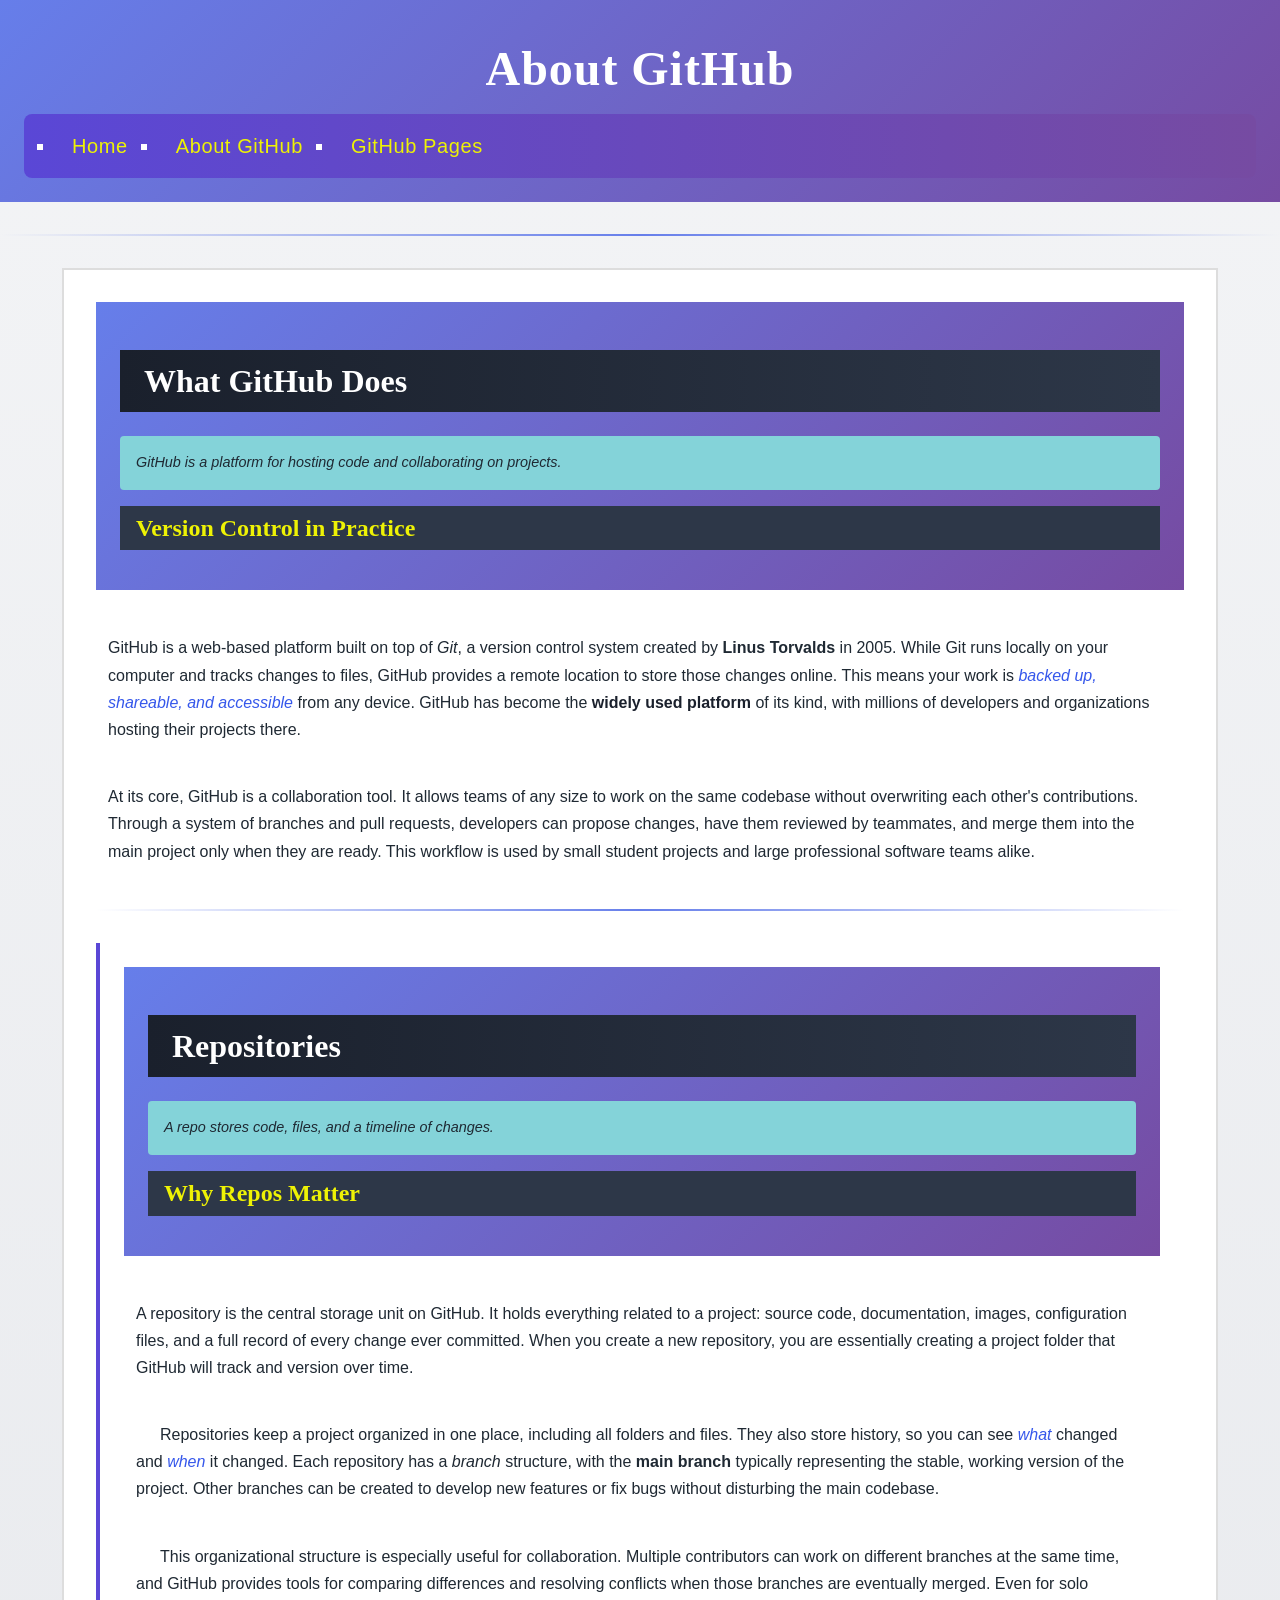
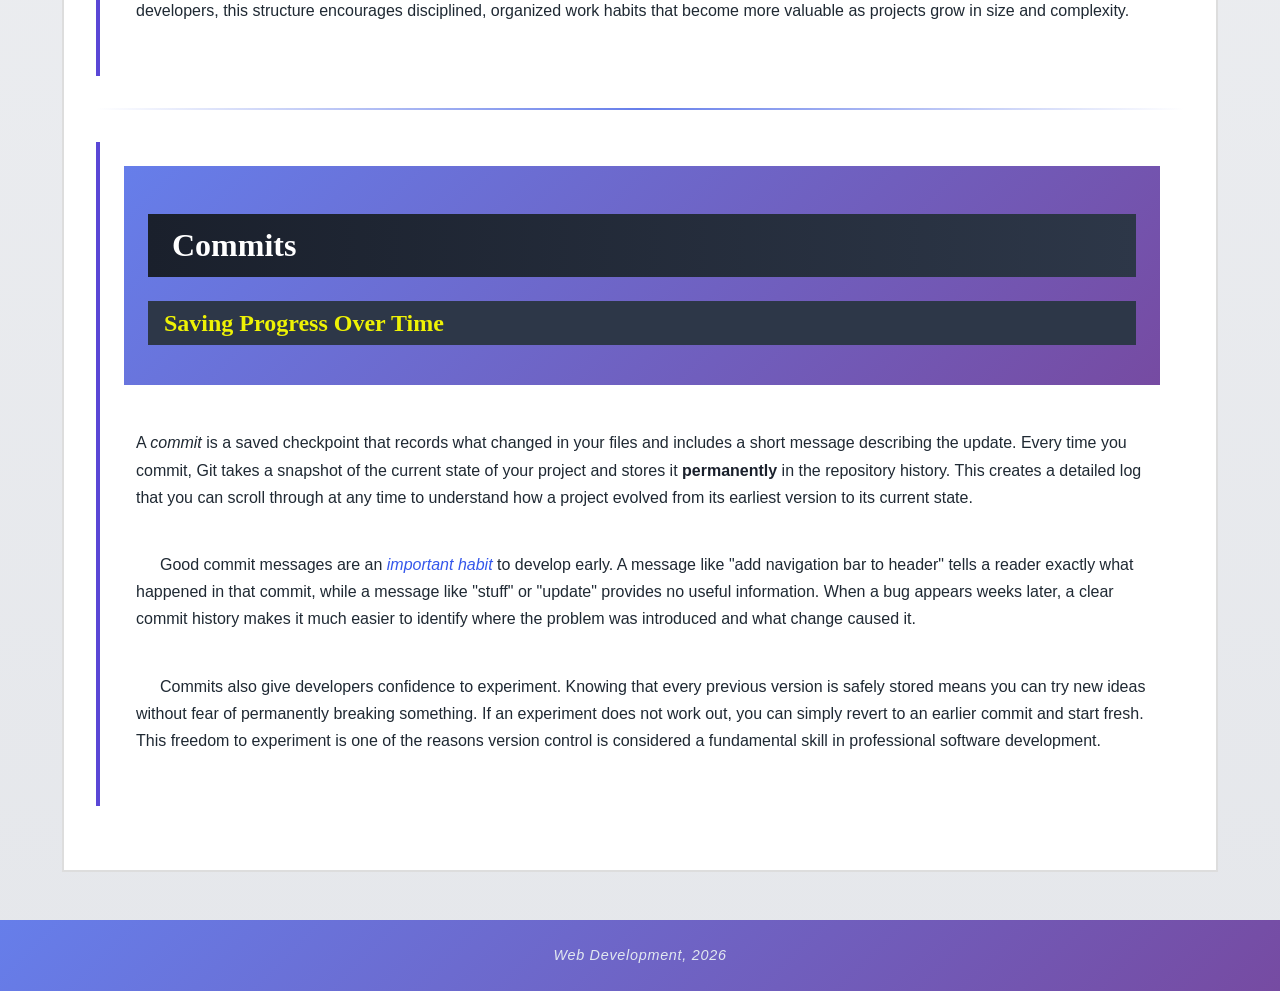
==== about.html @ 31c1a981 "Added  Images, Multimedia, and Backgrounds" ====
<!DOCTYPE html>
<html lang="en">
<head>
    <meta charset="UTF-8">
    <meta name="viewport" content="width=device-width, initial-scale=1.0">
    <meta name="author" content="Abdulrahman Al Haideri">
    <meta name="description" content="A short page about GitHub and how it helps developers.">
    <meta name="keywords" content="GitHub, git, repository, commits, collaboration">
    <title>About GitHub</title>
     <base href="https://7amany888555.github.io/web_dev_2026/">
    <link rel="stylesheet" href="css/style.css">
    <link rel="icon" type="image/png" href="/media/logoo.png">
</head>
<body>
    <header>
        <h1>About GitHub</h1>
        <nav>
            <ul>
                <li><a href="index.html">Home</a></li>
                <li><a href="about.html">About GitHub</a></li>
                <li><a href="pages.html">GitHub Pages</a></li>
            </ul>
        </nav>
    </header>

    <hr>

    <main>
        <article>
            <header>
                <h2>What GitHub Does</h2>
                    <aside>GitHub is a platform for hosting code and collaborating on projects.</aside>
                <h3>Version Control in Practice</h3>
            </header>

            <p>GitHub is a web-based platform built on top of <i>Git</i>, a version control system created by <b>Linus Torvalds</b> in 2005. While Git runs locally on your computer and tracks changes to files, GitHub provides a remote location to store those changes online. This means your work is <em>backed up, shareable, and accessible</em> from any device. GitHub has become the <strong>widely used platform</strong> of its kind, with millions of developers and organizations hosting their projects there.</p>

            <p>At its core, GitHub is a collaboration tool. It allows teams of any size to work on the same codebase without overwriting each other's contributions. Through a system of branches and pull requests, developers can propose changes, have them reviewed by teammates, and merge them into the main project only when they are ready. This workflow is used by small student projects and large professional software teams alike.</p>

            <hr>

            <section>
                <header>
                    <h2>Repositories</h2>
                    <aside>A repo stores code, files, and a timeline of changes.</aside>
                    <h3>Why Repos Matter</h3>
                </header>

                <p>A repository is the central storage unit on GitHub. It holds everything related to a project: source code, documentation, images, configuration files, and a full record of every change ever committed. When you create a new repository, you are essentially creating a project folder that GitHub will track and version over time.</p>

                <p>Repositories keep a project organized in one place, including all folders and files. They also store history, so you can see <em>what</em> changed and <em>when</em> it changed. Each repository has a <i>branch</i> structure, with the <b>main branch</b> typically representing the stable, working version of the project. Other branches can be created to develop new features or fix bugs without disturbing the main codebase.</p>

                <p>This organizational structure is especially useful for collaboration. Multiple contributors can work on different branches at the same time, and GitHub provides tools for comparing differences and resolving conflicts when those branches are eventually merged. Even for solo developers, this structure encourages disciplined, organized work habits that become more valuable as projects grow in size and complexity.</p>
            </section>

            <hr>

            <section>
                <header>
                    <h2>Commits</h2>
                    <h3>Saving Progress Over Time</h3>
                </header>

                <p>A <i>commit</i> is a saved checkpoint that records what changed in your files and includes a short message describing the update. Every time you commit, Git takes a snapshot of the current state of your project and stores it <strong>permanently</strong> in the repository history. This creates a detailed log that you can scroll through at any time to understand how a project evolved from its earliest version to its current state.</p>

                <p>Good commit messages are an <em>important habit</em> to develop early. A message like "add navigation bar to header" tells a reader exactly what happened in that commit, while a message like "stuff" or "update" provides no useful information. When a bug appears weeks later, a clear commit history makes it much easier to identify where the problem was introduced and what change caused it.</p>

                <p>Commits also give developers confidence to experiment. Knowing that every previous version is safely stored means you can try new ideas without fear of permanently breaking something. If an experiment does not work out, you can simply revert to an earlier commit and start fresh. This freedom to experiment is one of the reasons version control is considered a fundamental skill in professional software development.</p>
            </section>
        </article>
    </main>

    <footer>
        <address>Web Development, 2026</address>
    </footer>
</body>
</html>
---- css/style.css ----
/* Base font size   */
html {
    font-size: 100%;
    font-family: "Helvetica Neue", Arial, sans-serif;
}
/* Page background - body */
body {
     background: linear-gradient(to bottom, #f3f4f6 0%, #e5e7eb 100%);
    color: #1f2933;
    margin: 0;
    padding: 0;
    line-height: 1.6;
}

/* Page header  */
header {
    background: linear-gradient(135deg, #667eea 0%, #764ba2 100%);
    color: #ffffff;
    padding: 1.5rem;
    margin-bottom: 2rem;
}

/*HEADINGS - Hierarchy with Serif Font */

h1, h2, h3 {
    font-family: Georgia, "Times New Roman", serif;
    font-weight: 700;
    line-height: 1.2;
}


/* Page title - h1 */
h1 {
    color: #ffffff;
    font-size: 3rem;
    padding: 1rem 2rem;
    margin: 0;
    text-align: center;
    letter-spacing: 0.02em;
}

/* Links within header */
a {
    color: white;
     font-weight: bold;
}

/* Page subtitle - h2 */
h2 {
    background: linear-gradient(90deg, #1a202c 0%, #2d3748 100%);
    color: #ffffff;
    font-size: 2rem;
    padding: 0.75rem 1.5rem;
    margin: 1.5rem 0;
    text-transform: capitalize;
}

/* Page section title - h3 */
h3 {
    background-color: #2d3748;
    color: #eef205;
    font-size: 1.5rem;
    padding: 0.5rem 1rem;
    margin: 1rem 0;
    font-weight: 600;
}

nav {
    background: linear-gradient(90deg, #5a47d6 0%, #764ba2 100%);
    padding: 1rem 2rem;
    font-size: 1.25rem;
     border-radius: 8px;
}

nav ul {
    list-style: square;
    padding: 0;
    margin: 0;
    display: flex;
    gap: 1rem;
    flex-wrap: wrap;
}

nav li {
    margin: 0;
}

/* Page navigation links  */
nav a {
    color: #eef205; 
    padding: 0.5rem 1rem;
    text-decoration: none;
    font-weight: 500;
    letter-spacing: 0.03em;
    transition: background-color 0.3s, color 0.3s;
    
}
nav a:hover {
    background-color: #eef205;
    color: #1f2933;
    border-radius: 4px;
    text-decoration: underline;
}
/* Main content container - centered with margin auto */
main {
    background-color: #ffffff;
    width: 85%;
    max-width: 1200px;
    margin: 2rem auto;
    padding: 2rem;
    border: 2px solid #ddd;
}

/* Sections within main */
section {
    margin: 2rem 0;
    padding: 1.5rem;
    border-left: 4px solid #5a47d6;
}

/* Paragraphs */
p {
    margin: 1rem 0;
    padding: 0.75em;
    line-height: 1.7;
    font-size: 1rem;
    text-align: left;

}

/* First paragraph indent (optional typographic style) */
section p + p {
    text-indent: 1.5em;
}

/* Page aside  */
aside {
    background-color: #84d3d9;
    color: #1f2933;
    padding: 1rem;
    margin: 1rem 0;
    border-radius: 4px;
    font-size: 0.9rem;
    line-height: 1.5;
    font-style: italic;
    
}

em {
    font-style: italic;
    font-weight: 500;
    color: #3557eb;
}
 
strong {
    font-weight: 700;
    color: #1a202c;
}

/* CODE STYLING ( */
code, pre {
    font-family: "Courier New", Courier, monospace;
    font-size: 0.9em;
    background-color: #f4f4f4;
    padding: 0.2em 0.4em;
    border-radius: 3px;
}

pre {
    padding: 1rem;
    overflow-x: auto;
    line-height: 1.5;
}

/* Images */
img {
    max-width: 80%;
    height: auto;
    border-radius: 8px;
    box-shadow: 0 4px 8px rgba(0, 0, 0, 0.15);
    transition: transform 0.3s ease, box-shadow 0.3s ease;
}
 
img:hover {
    transform: scale(1.05);
    box-shadow: 0 8px 16px rgba(0, 0, 0, 0.2);
}
 
picture {
    display: block;
    margin: 2rem 0;
    text-align: center;
}

/* Horizontal rule with gradient */
hr {
    border: none;
    height: 2px;
    background: linear-gradient(90deg, transparent 0%, #667eea 50%, transparent 100%);
    margin: 2rem 0;
}
 

/*  footer */
footer {
    background: linear-gradient(135deg, #667eea 0%, #764ba2 100%);
    color: #e2e8f0;
    padding: 1.5rem;
    margin-top: 3rem;
    text-align: center;
    font-size: 0.9rem;
    letter-spacing: 0.05em;
}

.parent-box {
    width: 400px;
    max-width: 100%;
    border: 3px solid #000;
    padding: 1rem;
    background-color: #f5f5f5;
    margin: 1.5rem 0;
}

/* Child with default content-box (overflows) */
.child-default {
    width: 100%;
    padding: 1rem;
    background-color: #c5d9f1;
    border: 2px dashed #4472c4;
    box-sizing: content-box;
}

.child-default p {
    margin: 0;
    font-size: 0.9rem;
}

/* Child with border-box (fits perfectly) */
.child-borderbox {
    width: 100%;
    padding: 1rem;
    background-color: #d4e8d4;
    border: 2px solid #548235;
    box-sizing: border-box;
}

.child-borderbox p {
    margin: 0;
    font-size: 0.9rem;
}
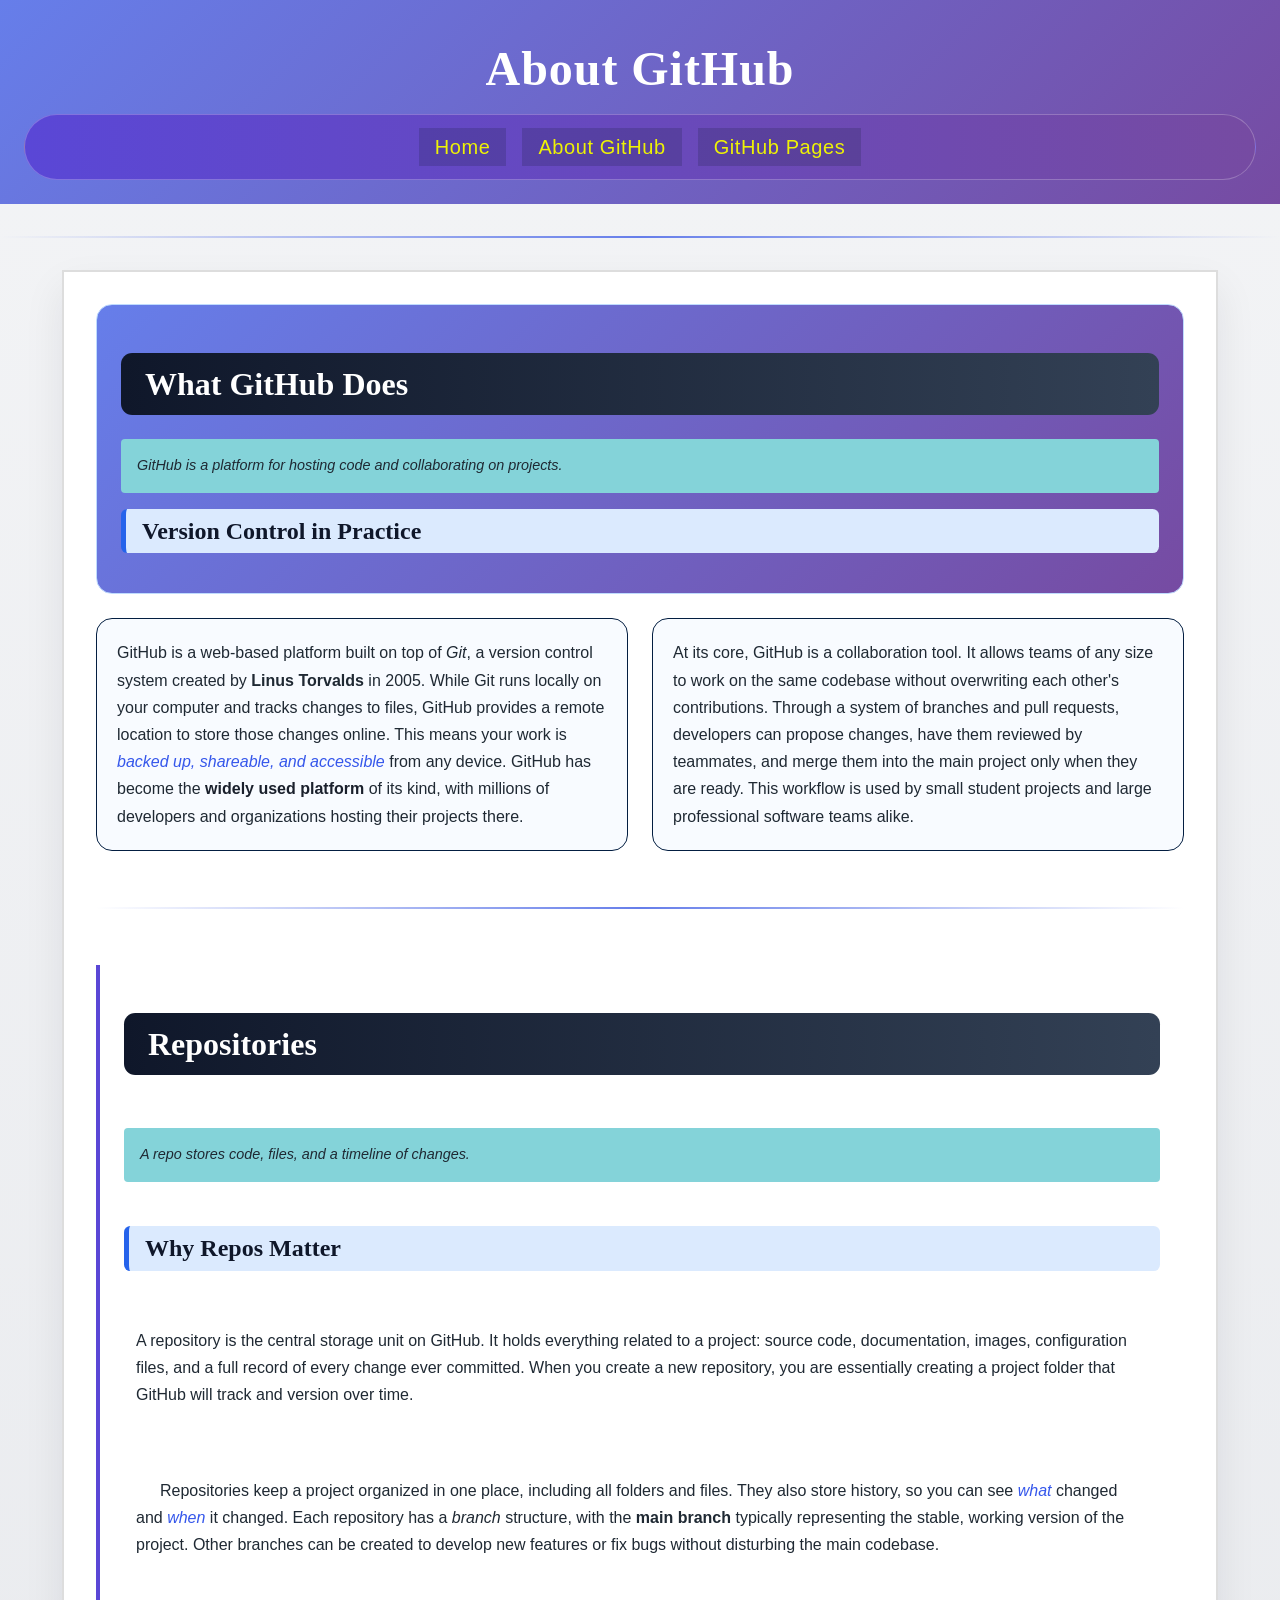
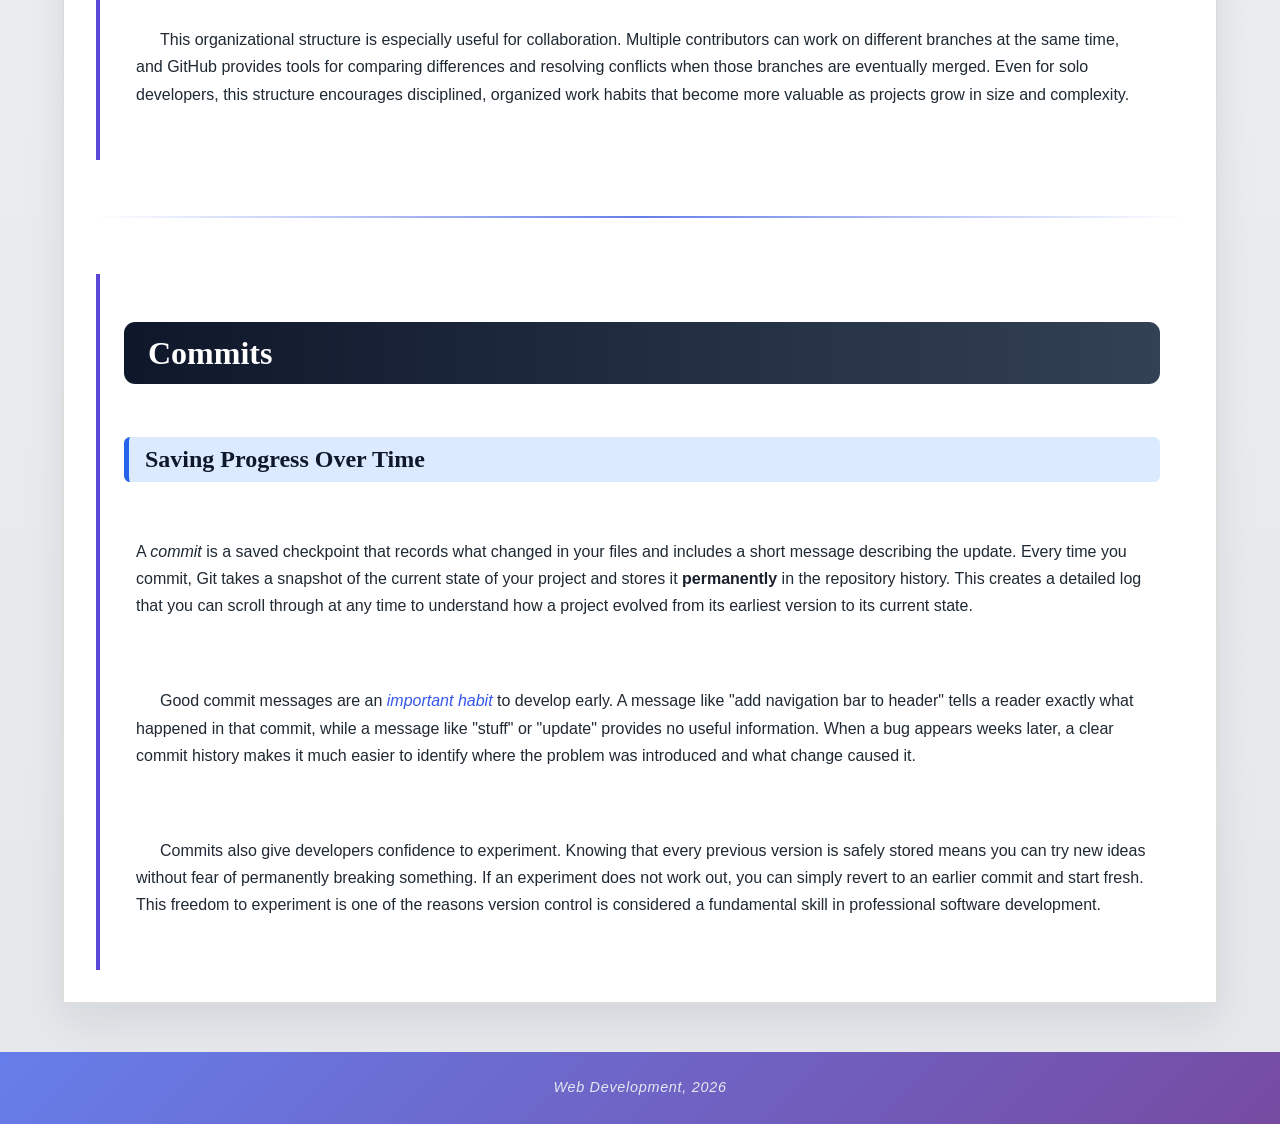
==== commit cdbac878: "Added Response Layouts with Flexbox" ====
--- a/about.html
+++ b/about.html
@@ -7,7 +7,7 @@
     <meta name="description" content="A short page about GitHub and how it helps developers.">
     <meta name="keywords" content="GitHub, git, repository, commits, collaboration">
     <title>About GitHub</title>
-     <base href="https://7amany888555.github.io/web_dev_2026/">
+    <base href="https://7amany888555.github.io/web_dev_2026/">
     <link rel="stylesheet" href="css/style.css">
     <link rel="icon" type="image/png" href="/media/logoo.png">
 </head>
--- a/css/style.css
+++ b/css/style.css
@@ -47,54 +47,71 @@
 
 /* Page subtitle - h2 */
 h2 {
-    background: linear-gradient(90deg, #1a202c 0%, #2d3748 100%);
+    background: linear-gradient(90deg, #0f172a 0%, #334155 100%);
     color: #ffffff;
     font-size: 2rem;
     padding: 0.75rem 1.5rem;
     margin: 1.5rem 0;
     text-transform: capitalize;
-}
+    border-radius: 0.7rem;
+
+}
+
 
 /* Page section title - h3 */
 h3 {
-    background-color: #2d3748;
-    color: #eef205;
+    background-color: #dbeafe;
+    color: #0f172a;
     font-size: 1.5rem;
     padding: 0.5rem 1rem;
     margin: 1rem 0;
     font-weight: 600;
-}
-
+    border-left: 5px solid #2563eb;
+    border-radius: 0.4rem;
+}
+
+/* Page navigation bar  */
 nav {
     background: linear-gradient(90deg, #5a47d6 0%, #764ba2 100%);
     padding: 1rem 2rem;
     font-size: 1.25rem;
      border-radius: 8px;
-}
-
+     border: 1px solid rgba(255, 255, 255, 0.24);
+    border-radius: 999px;
+    backdrop-filter: blur(4px);
+}
+
+/* Navigation list - horizontal with spacing */
 nav ul {
-    list-style: square;
+    list-style: none;
     padding: 0;
     margin: 0;
     display: flex;
+    justify-content: center;
+    align-items: center;
     gap: 1rem;
     flex-wrap: wrap;
 }
 
+/* Navigation list items - no default margin, flexible layout */
 nav li {
     margin: 0;
+        flex: 0 1 auto;
+
 }
 
 /* Page navigation links  */
 nav a {
+     background: rgba(15, 23, 42, 0.18);
     color: #eef205; 
     padding: 0.5rem 1rem;
     text-decoration: none;
     font-weight: 500;
     letter-spacing: 0.03em;
-    transition: background-color 0.3s, color 0.3s;
-    
-}
+    transition: background-color 0.3s, color 0.3s; 
+}
+
+/* Hover effect for navigation links */
 nav a:hover {
     background-color: #eef205;
     color: #1f2933;
@@ -109,13 +126,36 @@
     margin: 2rem auto;
     padding: 2rem;
     border: 2px solid #ddd;
+    box-shadow: 0 18px 38px rgba(15, 23, 42, 0.08);
+
 }
 
 /* Sections within main */
 section {
-    margin: 2rem 0;
+    margin: 0;
     padding: 1.5rem;
     border-left: 4px solid #5a47d6;
+    display: flex;
+    flex: 1 1 340px;
+    flex-direction: column;
+    gap: 0.75rem;
+}
+
+/* Section header - styled with background and border */
+section > header {
+    margin: 0;
+    padding: 0;
+    background: transparent;
+    color: inherit;
+    box-shadow: none;
+    display: flex;
+    flex-direction: column;
+    gap: 0.8rem;
+}
+
+/* First paragraph indent (optional typographic style) */
+section p + p {
+    text-indent: 1.5em;
 }
 
 /* Paragraphs */
@@ -125,13 +165,55 @@
     line-height: 1.7;
     font-size: 1rem;
     text-align: left;
-
-}
-
-/* First paragraph indent (optional typographic style) */
-section p + p {
-    text-indent: 1.5em;
-}
+   
+}
+
+/* Article layout - flexbox for responsive design */
+article {
+    display: flex;
+    flex-wrap: wrap;
+    gap: 1.5rem;
+    align-items: stretch;
+
+}
+
+/* Article header - full width with background and border */
+article > header {
+    flex: 1 1 100%;
+    margin-bottom: 0;
+    padding: 1.5rem;
+    color: #1f2933;
+    border: 1px solid #bfdbfe;
+    border-radius: 1rem;
+    box-shadow: none;
+}
+
+/* Article header link styled as a button */
+article > header a {
+    display: inline-block;
+    margin: 1rem 0 0.9rem 0;
+    padding: 0.75rem 1rem;
+    color: #ffffff;
+    background: #2563eb;
+    border-radius: 0.65rem;
+    text-decoration: none;
+}
+
+/* Hover effect for article header link */
+article > header a:hover {
+    background: #1d4ed8;
+}
+/* Article paragraphs - flexible layout with background and border */
+article > p {
+    flex: 1 1 320px;
+    margin: 0;
+    padding: 1.25rem;
+    background: #f8fbff;
+    border: 1px solid #031e41;
+    border-radius: 1rem;
+}
+
+
 
 /* Page aside  */
 aside {
@@ -198,6 +280,8 @@
     height: 2px;
     background: linear-gradient(90deg, transparent 0%, #667eea 50%, transparent 100%);
     margin: 2rem 0;
+    flex: 1 1 100%;
+
 }
  
 
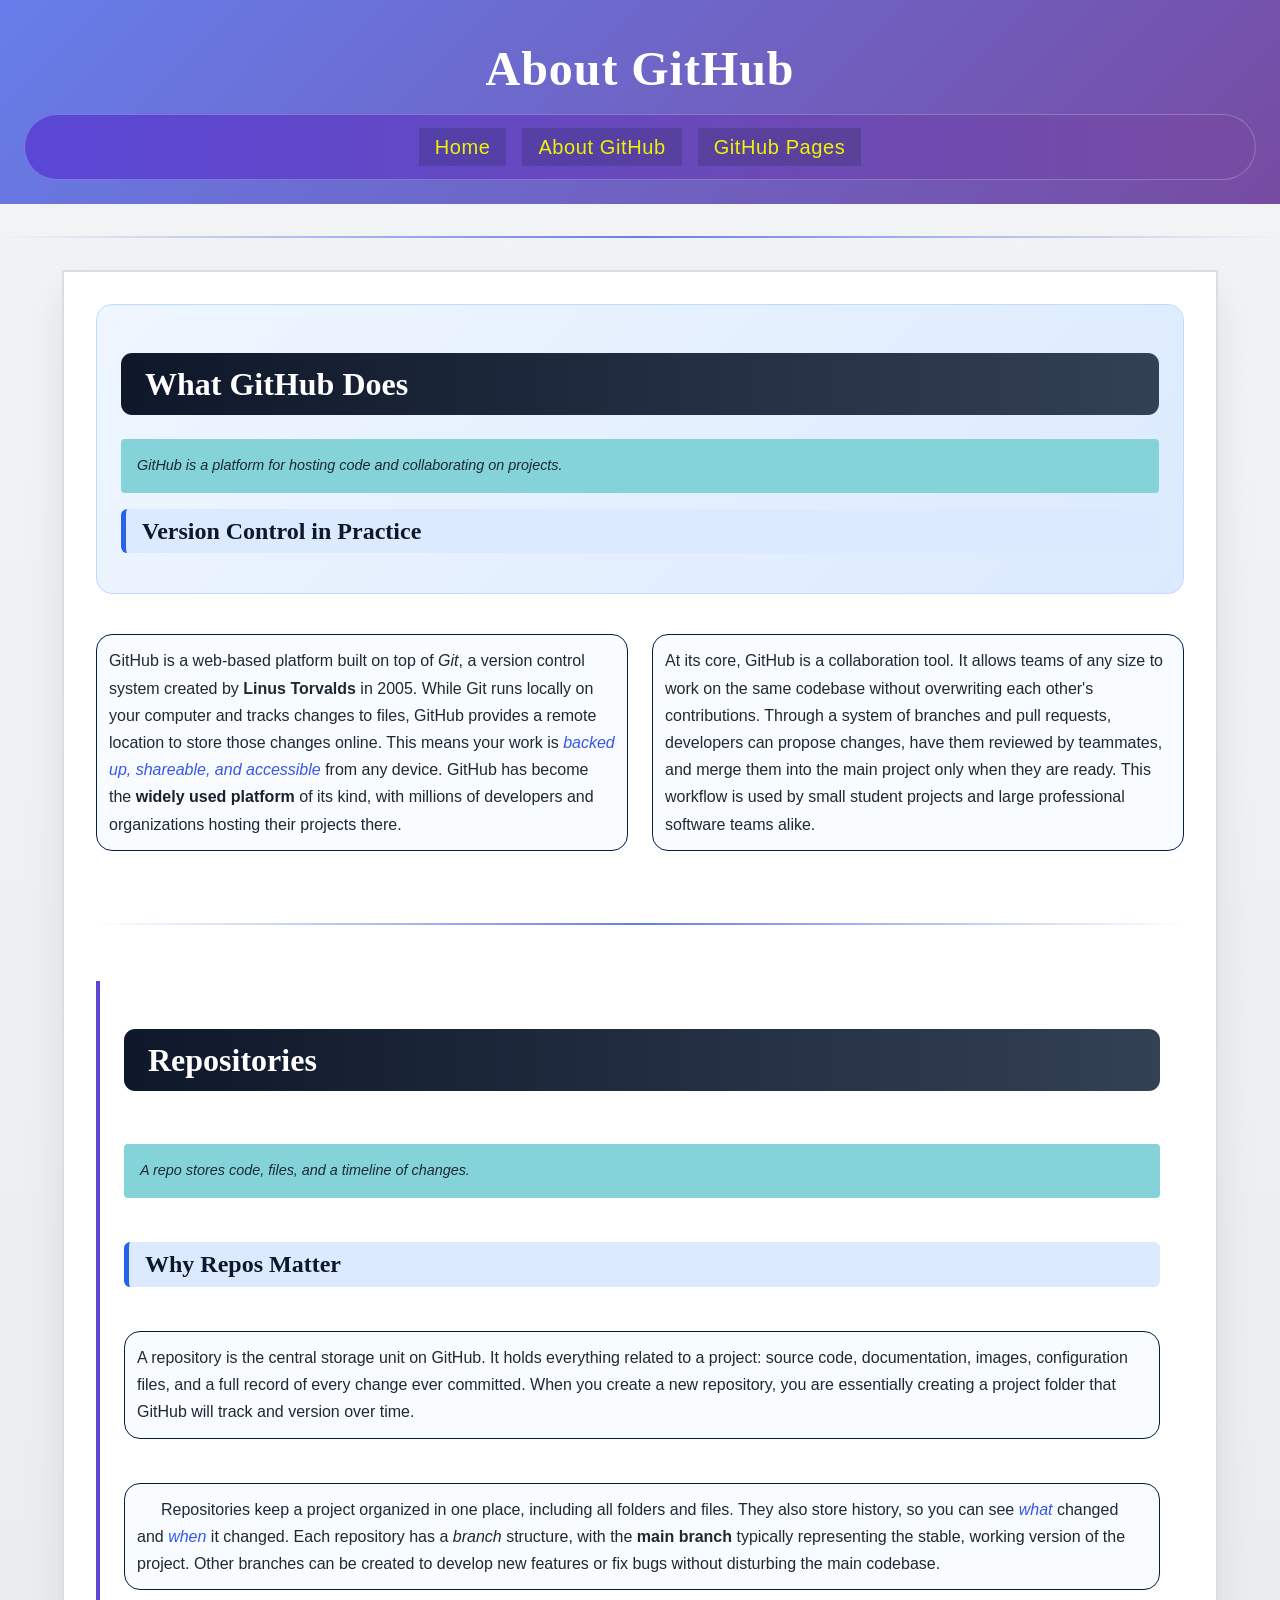
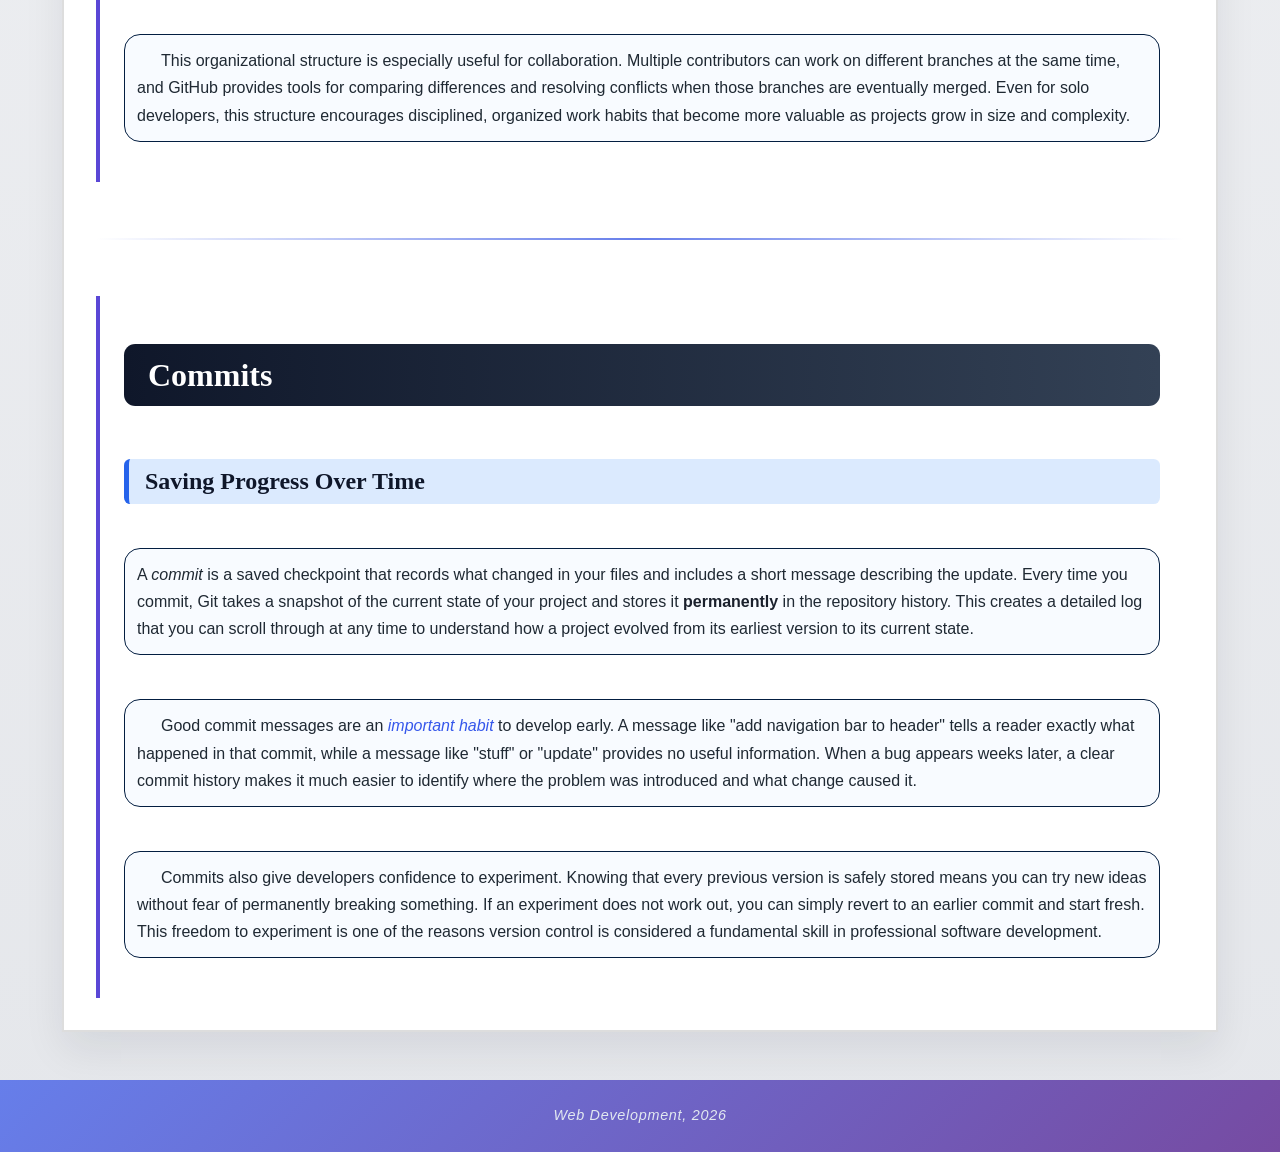
==== commit 7bfc0137: "Added JSON-LD" ====
--- a/about.html
+++ b/about.html
@@ -10,6 +10,44 @@
     <base href="https://7amany888555.github.io/web_dev_2026/">
     <link rel="stylesheet" href="css/style.css">
     <link rel="icon" type="image/png" href="/media/logoo.png">
+
+    <script type="application/ld+json">
+{
+  "@context": "https://schema.org",
+  "@type": "WebPage",
+  "name": "About GitHub",
+  "description": "A short page about GitHub and how it helps developers.",
+  "author": {
+    "@type": "Person",
+    "name": "Abdulrahman Al Haideri"
+  },
+  "keywords": [
+    "GitHub",
+    "git",
+    "repository",
+    "commits",
+    "collaboration"
+  ],
+  "hasPart": [
+    {
+      "@type": "WebPageElement",
+      "name": "What GitHub Does"
+    },
+    {
+      "@type": "WebPageElement",
+      "name": "Repositories"
+    },
+    {
+      "@type": "WebPageElement",
+      "name": "Commits"
+    }
+  ],
+  "mainEntity": {
+    "@type": "CreativeWork",
+    "name": "About GitHub Article"
+  }
+}
+     </script>
 </head>
 <body>
     <header>
--- a/css/style.css
+++ b/css/style.css
@@ -153,6 +153,7 @@
     gap: 0.8rem;
 }
 
+
 /* First paragraph indent (optional typographic style) */
 section p + p {
     text-indent: 1.5em;
@@ -165,7 +166,9 @@
     line-height: 1.7;
     font-size: 1rem;
     text-align: left;
-   
+    background: #f8fbff;
+    border: 1px solid #031e41;
+    border-radius: 1rem;
 }
 
 /* Article layout - flexbox for responsive design */
@@ -182,10 +185,12 @@
     flex: 1 1 100%;
     margin-bottom: 0;
     padding: 1.5rem;
+    background: linear-gradient(135deg, #eff6ff 0%, #dbeafe 100%);
     color: #1f2933;
     border: 1px solid #bfdbfe;
     border-radius: 1rem;
     box-shadow: none;
+    
 }
 
 /* Article header link styled as a button */
@@ -206,13 +211,7 @@
 /* Article paragraphs - flexible layout with background and border */
 article > p {
     flex: 1 1 320px;
-    margin: 0;
-    padding: 1.25rem;
-    background: #f8fbff;
-    border: 1px solid #031e41;
-    border-radius: 1rem;
-}
-
+}
 
 
 /* Page aside  */
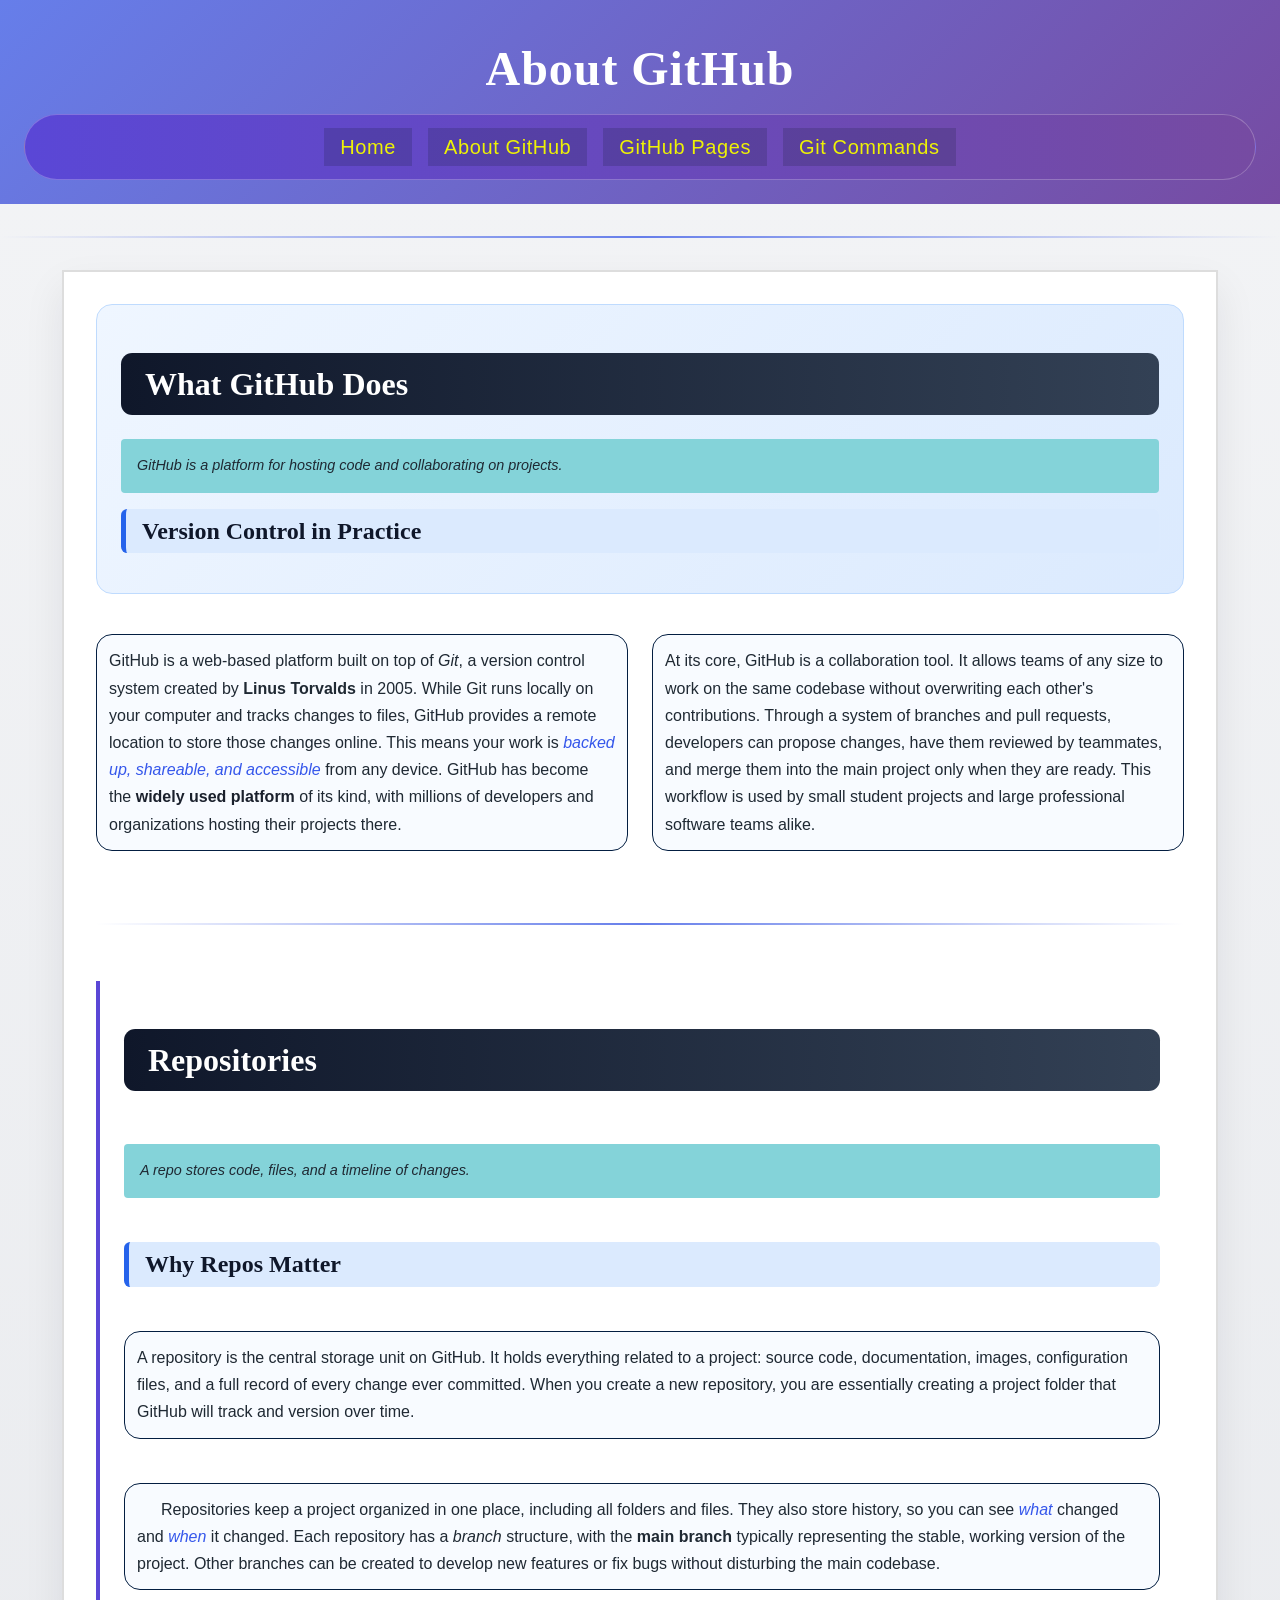
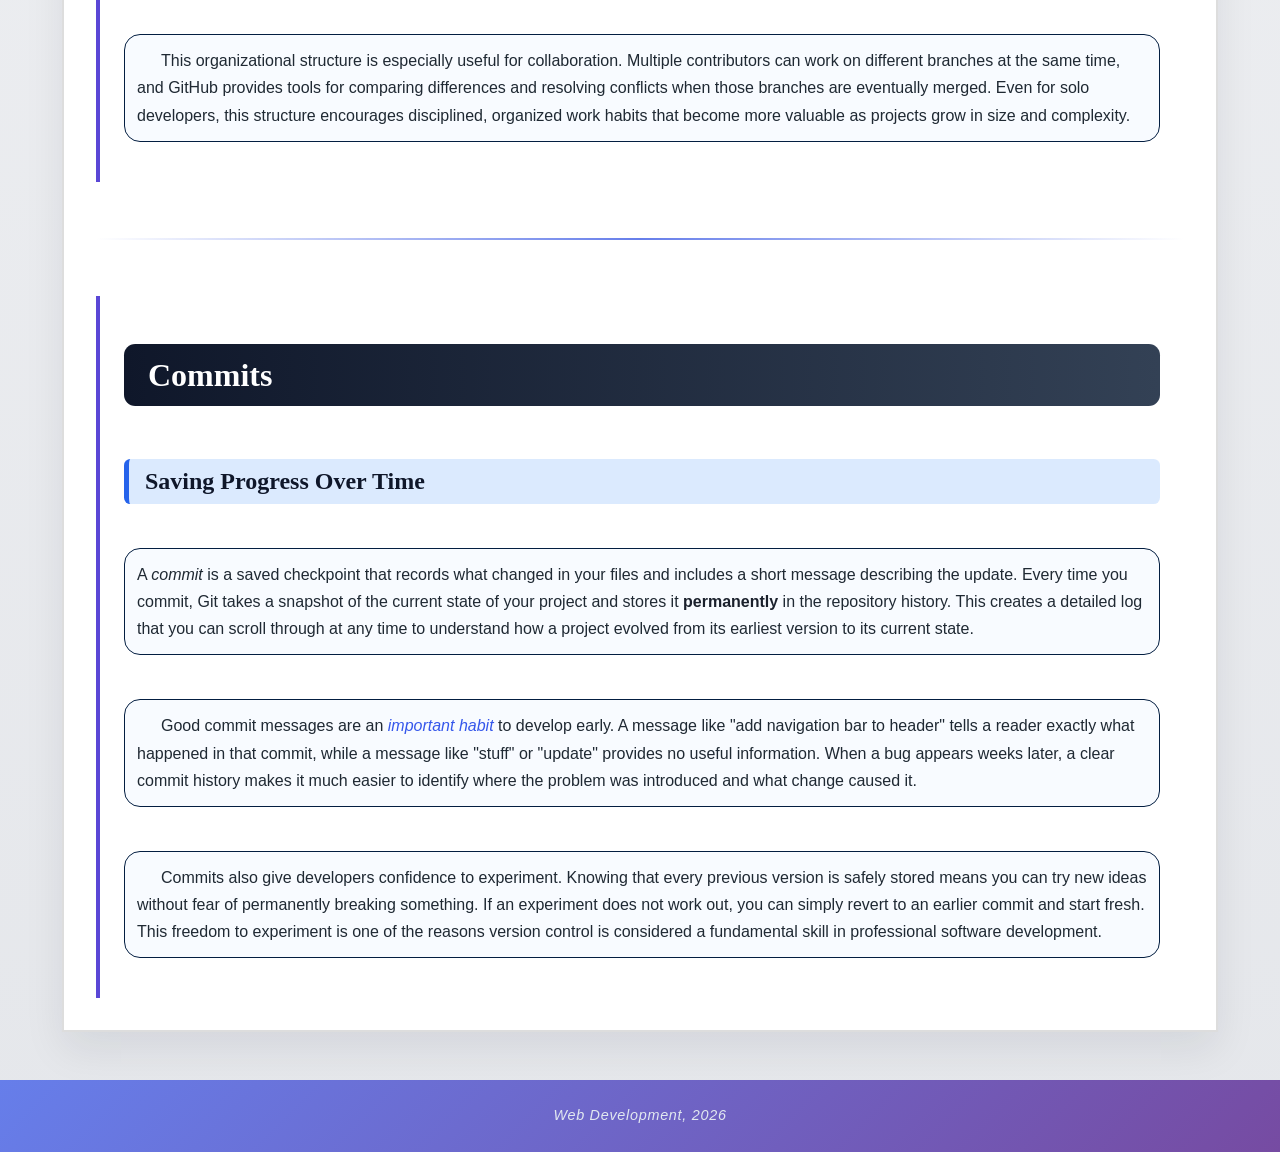
==== commit c1f0fd31: "feat: add beginner Git commands page Add a semantic Git Commands tutorial page with JSON-LD, command" ====
--- a/about.html
+++ b/about.html
@@ -57,6 +57,7 @@
                 <li><a href="index.html">Home</a></li>
                 <li><a href="about.html">About GitHub</a></li>
                 <li><a href="pages.html">GitHub Pages</a></li>
+                <li><a href="git-commands.html">Git Commands</a></li>
             </ul>
         </nav>
     </header>
@@ -112,4 +113,4 @@
         <address>Web Development, 2026</address>
     </footer>
 </body>
-</html>+</html>
--- a/css/style.css
+++ b/css/style.css
@@ -253,6 +253,72 @@
     line-height: 1.5;
 }
 
+h4 {
+    color: #0f172a;
+    font-size: 1.05rem;
+    margin: 0 0 0.75rem 0;
+}
+
+.command-grid {
+    display: grid;
+    gap: 1rem;
+    grid-template-columns: repeat(auto-fit, minmax(260px, 1fr));
+}
+
+.command-card {
+    background: #f8fbff;
+    border: 1px solid #bfdbfe;
+    border-left: 5px solid #2563eb;
+    border-radius: 0.7rem;
+    box-shadow: 0 8px 18px rgba(15, 23, 42, 0.08);
+    padding: 1rem;
+}
+
+.command-card-wide {
+    width: 100%;
+}
+
+.command-card pre {
+    background: #0f172a;
+    color: #e2e8f0;
+    border-radius: 0.5rem;
+    margin: 0.75rem 0;
+}
+
+.command-card code {
+    background: transparent;
+    color: inherit;
+    padding: 0;
+}
+
+.command-card p {
+    margin: 0.75rem 0;
+    border-color: #bfdbfe;
+    border-radius: 0.6rem;
+}
+
+.copy-button {
+    background: #2563eb;
+    border: 0;
+    border-radius: 0.5rem;
+    color: #ffffff;
+    cursor: pointer;
+    font-weight: 700;
+    padding: 0.65rem 1rem;
+    transition: background-color 0.3s, transform 0.2s;
+}
+
+.copy-button:hover,
+.copy-button:focus {
+    background: #1d4ed8;
+    outline: 3px solid #93c5fd;
+    outline-offset: 2px;
+}
+
+.copy-button:active {
+    transform: translateY(1px);
+}
+
 /* Images */
 img {
     max-width: 80%;
@@ -330,4 +396,4 @@
 .child-borderbox p {
     margin: 0;
     font-size: 0.9rem;
-}+}
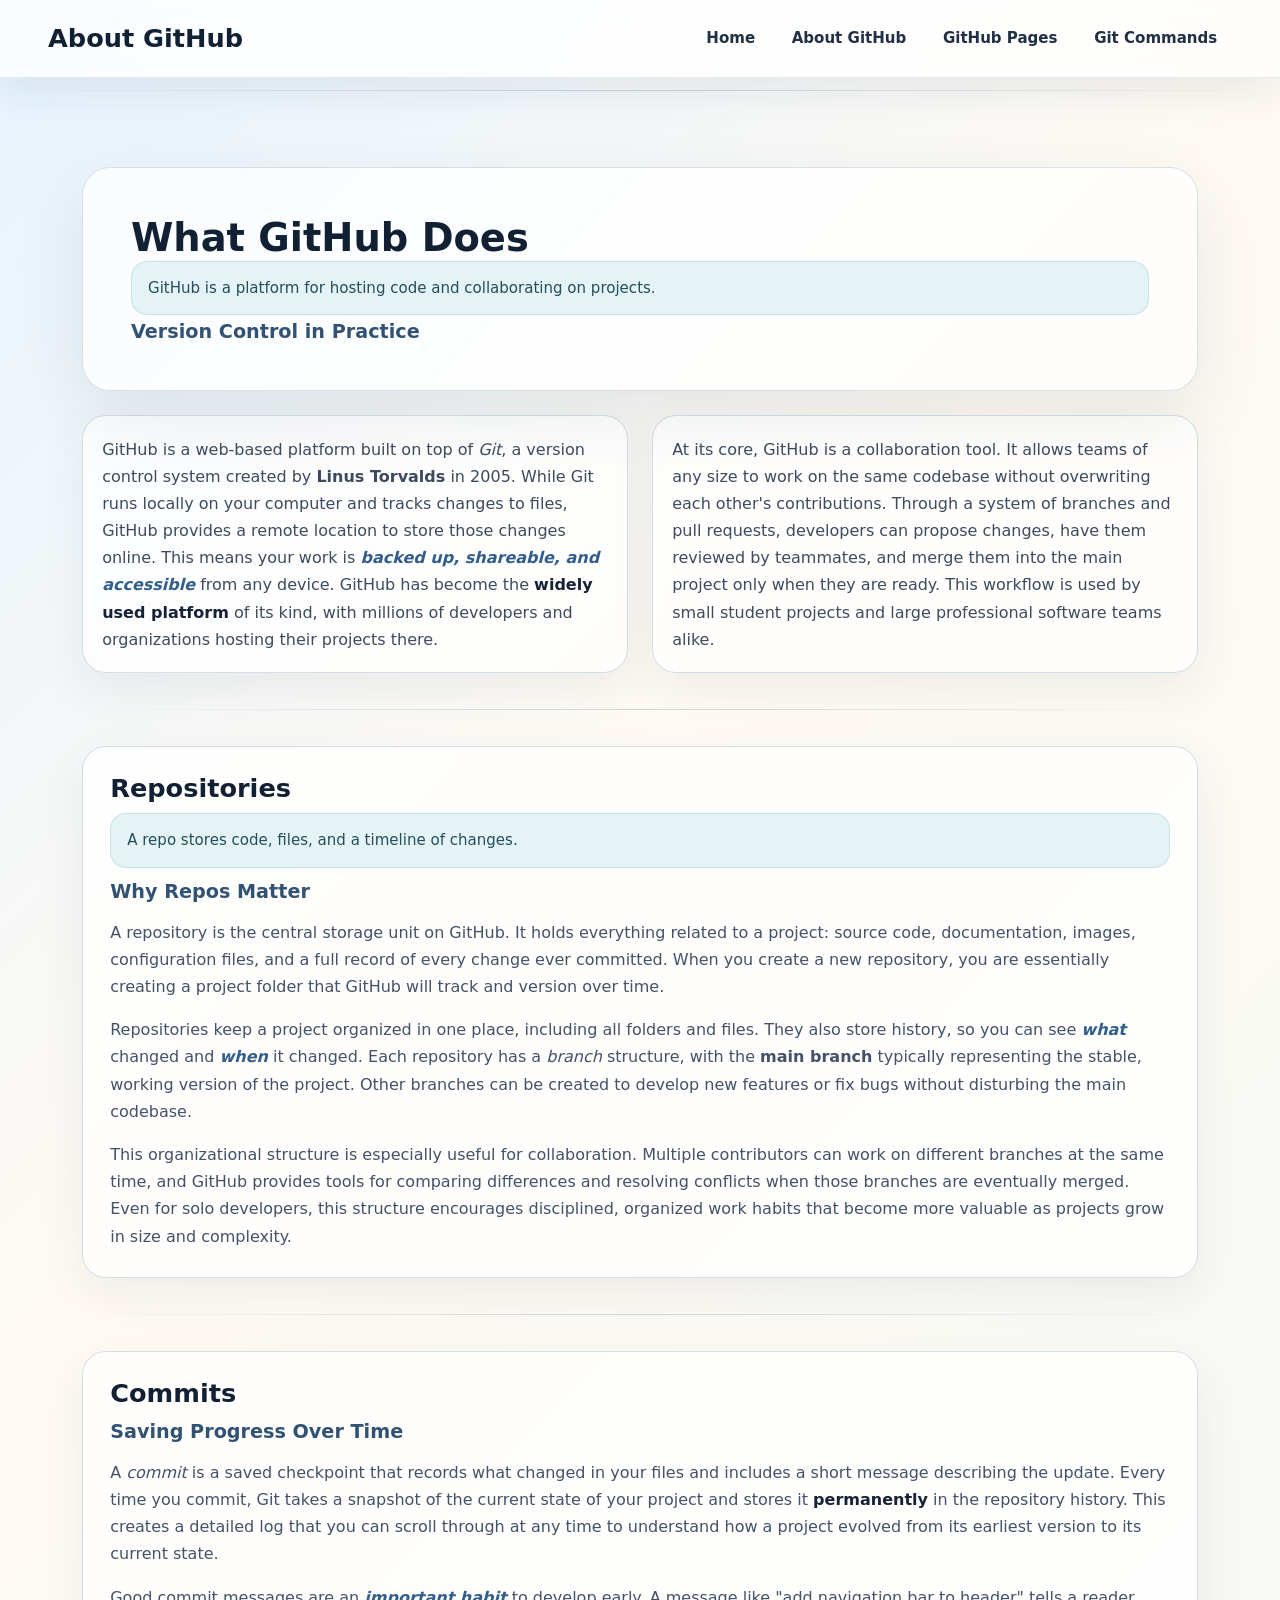
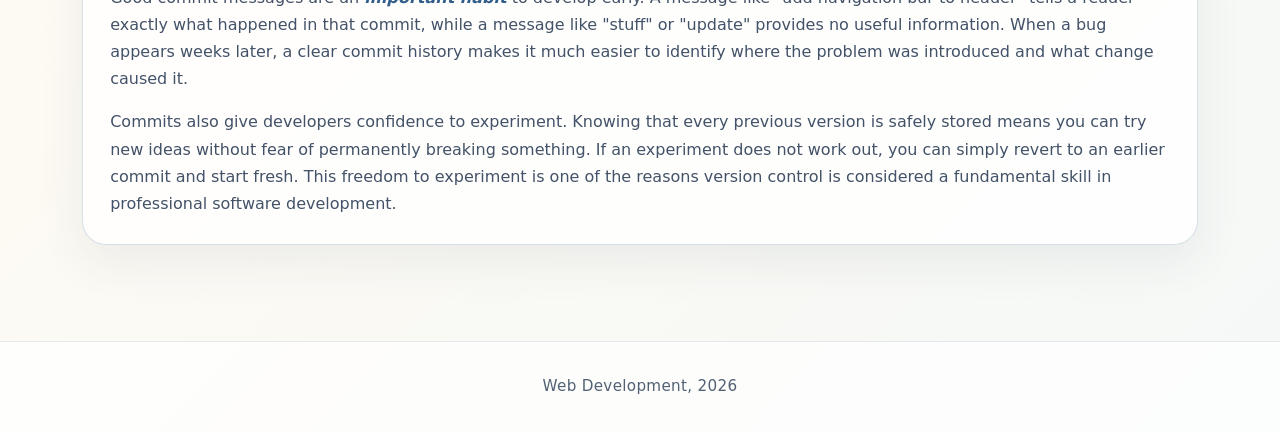
==== commit 7179df34: "feat: redesign educational GitHub site Refresh the shared visual system with a light modern design, " ====
--- a/about.html
+++ b/about.html
@@ -49,7 +49,7 @@
 }
      </script>
 </head>
-<body>
+<body class="inner-page">
     <header>
         <h1>About GitHub</h1>
         <nav>
--- a/css/style.css
+++ b/css/style.css
@@ -1,399 +1,569 @@
-/* Base font size   */
+*,
+*::before,
+*::after {
+    box-sizing: border-box;
+}
+
 html {
     font-size: 100%;
-    font-family: "Helvetica Neue", Arial, sans-serif;
-}
-/* Page background - body */
+    font-family: Inter, ui-sans-serif, system-ui, -apple-system, BlinkMacSystemFont, "Segoe UI", Arial, sans-serif;
+    scroll-behavior: smooth;
+}
+
 body {
-     background: linear-gradient(to bottom, #f3f4f6 0%, #e5e7eb 100%);
-    color: #1f2933;
+    background:
+        linear-gradient(135deg, rgba(224, 240, 255, 0.78) 0%, rgba(255, 250, 242, 0.95) 42%, rgba(244, 248, 246, 0.94) 100%);
+    color: #1f2937;
     margin: 0;
     padding: 0;
-    line-height: 1.6;
-}
-
-/* Page header  */
-header {
-    background: linear-gradient(135deg, #667eea 0%, #764ba2 100%);
+    line-height: 1.7;
+    text-rendering: optimizeLegibility;
+}
+
+body > header {
+    position: sticky;
+    top: 0;
+    z-index: 20;
+    display: flex;
+    align-items: center;
+    justify-content: space-between;
+    gap: 1.5rem;
+    padding: 1rem clamp(1rem, 4vw, 3rem);
+    background: rgba(255, 255, 255, 0.78);
+    border-bottom: 1px solid rgba(148, 163, 184, 0.22);
+    box-shadow: 0 16px 42px rgba(30, 41, 59, 0.08);
+    backdrop-filter: blur(18px);
+    -webkit-backdrop-filter: blur(18px);
+}
+
+h1,
+h2,
+h3,
+h4 {
+    color: #122033;
+    font-weight: 750;
+    line-height: 1.12;
+    letter-spacing: 0;
+}
+
+h1 {
+    flex: 0 1 auto;
+    font-size: clamp(1.15rem, 2vw, 1.65rem);
+    margin: 0;
+    max-width: 420px;
+}
+
+h2 {
+    font-size: clamp(1.7rem, 3.3vw, 3.25rem);
+    margin: 0;
+}
+
+h3 {
+    color: #315273;
+    font-size: clamp(1rem, 1.5vw, 1.2rem);
+    font-weight: 700;
+    margin: 0.35rem 0 0;
+}
+
+h4 {
+    color: #162235;
+    font-size: 1rem;
+    margin: 0 0 0.75rem;
+}
+
+section h2 {
+    font-size: clamp(1.35rem, 2vw, 1.9rem);
+}
+
+article > header:not(.hero-section) h2 {
+    font-size: clamp(1.8rem, 3vw, 2.55rem);
+}
+
+a {
+    color: #275f91;
+    font-weight: 700;
+}
+
+a:focus-visible,
+button:focus-visible {
+    outline: 3px solid #91c9ff;
+    outline-offset: 3px;
+}
+
+nav {
+    flex: 0 0 auto;
+}
+
+nav ul {
+    align-items: center;
+    display: flex;
+    flex-wrap: wrap;
+    gap: 0.45rem;
+    justify-content: flex-end;
+    list-style: none;
+    margin: 0;
+    padding: 0;
+}
+
+nav li {
+    margin: 0;
+}
+
+nav a {
+    border-radius: 999px;
+    color: #213044;
+    display: inline-flex;
+    font-size: 0.94rem;
+    font-weight: 700;
+    padding: 0.6rem 0.92rem;
+    text-decoration: none;
+    transition: background-color 0.25s ease, color 0.25s ease, transform 0.25s ease, box-shadow 0.25s ease;
+}
+
+nav a:hover {
+    background: #ffffff;
+    box-shadow: 0 10px 26px rgba(70, 101, 126, 0.13);
+    color: #0b5f88;
+    transform: translateY(-1px);
+}
+
+main {
+    margin: 0 auto;
+    max-width: 1180px;
+    padding: clamp(2rem, 5vw, 4.5rem) clamp(1rem, 4vw, 2rem);
+    width: 100%;
+}
+
+article {
+    align-items: stretch;
+    display: flex;
+    flex-wrap: wrap;
+    gap: clamp(1rem, 2vw, 1.5rem);
+}
+
+article > header {
+    background: rgba(255, 255, 255, 0.72);
+    border: 1px solid rgba(190, 204, 215, 0.58);
+    border-radius: 28px;
+    box-shadow: 0 24px 70px rgba(42, 61, 82, 0.10);
+    color: #1f2937;
+    flex: 1 1 100%;
+    padding: clamp(1.4rem, 4vw, 3rem);
+}
+
+.hero-section {
+    align-items: center;
+    background:
+        linear-gradient(130deg, rgba(255, 255, 255, 0.86) 0%, rgba(235, 246, 255, 0.88) 48%, rgba(255, 247, 237, 0.82) 100%);
+    display: flex;
+    gap: clamp(1.8rem, 5vw, 4rem);
+    justify-content: space-between;
+    min-height: 520px;
+    overflow: hidden;
+}
+
+.hero-content {
+    display: flex;
+    flex: 1 1 420px;
+    flex-direction: column;
+    gap: 1rem;
+}
+
+.eyebrow {
+    align-self: flex-start;
+    background: rgba(221, 241, 245, 0.9);
+    border: 1px solid rgba(80, 147, 168, 0.2);
+    border-radius: 999px;
+    color: #21536a;
+    font-size: 0.82rem;
+    font-weight: 800;
+    letter-spacing: 0.08em;
+    margin: 0;
+    padding: 0.45rem 0.8rem;
+    text-transform: uppercase;
+}
+
+.hero-summary {
+    background: transparent;
+    border: 0;
+    color: #45566b;
+    font-size: clamp(1.05rem, 1.6vw, 1.2rem);
+    margin: 0;
+    max-width: 620px;
+    padding: 0;
+}
+
+.hero-actions {
+    display: flex;
+    flex-wrap: wrap;
+    gap: 0.85rem;
+    margin: 0.4rem 0 0.25rem;
+}
+
+.button,
+article > header a:not(.button) {
+    align-items: center;
+    border-radius: 999px;
+    display: inline-flex;
+    font-size: 0.98rem;
+    font-weight: 800;
+    justify-content: center;
+    min-height: 46px;
+    padding: 0.78rem 1.1rem;
+    text-decoration: none;
+    transition: background-color 0.25s ease, border-color 0.25s ease, box-shadow 0.25s ease, color 0.25s ease, transform 0.25s ease;
+}
+
+.button-primary,
+article > header a:not(.button) {
+    background: #246b8f;
+    box-shadow: 0 14px 28px rgba(36, 107, 143, 0.22);
     color: #ffffff;
-    padding: 1.5rem;
-    margin-bottom: 2rem;
-}
-
-/*HEADINGS - Hierarchy with Serif Font */
-
-h1, h2, h3 {
-    font-family: Georgia, "Times New Roman", serif;
-    font-weight: 700;
-    line-height: 1.2;
-}
-
-
-/* Page title - h1 */
-h1 {
+}
+
+.button-secondary {
+    background: rgba(255, 255, 255, 0.78);
+    border: 1px solid rgba(36, 107, 143, 0.2);
+    color: #255a78;
+}
+
+.button:hover,
+article > header a:not(.button):hover {
+    transform: translateY(-2px);
+}
+
+.button-primary:hover,
+article > header a:not(.button):hover {
+    background: #174f70;
     color: #ffffff;
-    font-size: 3rem;
-    padding: 1rem 2rem;
-    margin: 0;
-    text-align: center;
-    letter-spacing: 0.02em;
-}
-
-/* Links within header */
-a {
-    color: white;
-     font-weight: bold;
-}
-
-/* Page subtitle - h2 */
-h2 {
-    background: linear-gradient(90deg, #0f172a 0%, #334155 100%);
-    color: #ffffff;
-    font-size: 2rem;
-    padding: 0.75rem 1.5rem;
-    margin: 1.5rem 0;
-    text-transform: capitalize;
-    border-radius: 0.7rem;
-
-}
-
-
-/* Page section title - h3 */
-h3 {
-    background-color: #dbeafe;
-    color: #0f172a;
-    font-size: 1.5rem;
-    padding: 0.5rem 1rem;
-    margin: 1rem 0;
-    font-weight: 600;
-    border-left: 5px solid #2563eb;
-    border-radius: 0.4rem;
-}
-
-/* Page navigation bar  */
-nav {
-    background: linear-gradient(90deg, #5a47d6 0%, #764ba2 100%);
-    padding: 1rem 2rem;
-    font-size: 1.25rem;
-     border-radius: 8px;
-     border: 1px solid rgba(255, 255, 255, 0.24);
-    border-radius: 999px;
-    backdrop-filter: blur(4px);
-}
-
-/* Navigation list - horizontal with spacing */
-nav ul {
-    list-style: none;
-    padding: 0;
-    margin: 0;
-    display: flex;
-    justify-content: center;
-    align-items: center;
-    gap: 1rem;
-    flex-wrap: wrap;
-}
-
-/* Navigation list items - no default margin, flexible layout */
-nav li {
-    margin: 0;
-        flex: 0 1 auto;
-
-}
-
-/* Page navigation links  */
-nav a {
-     background: rgba(15, 23, 42, 0.18);
-    color: #eef205; 
-    padding: 0.5rem 1rem;
-    text-decoration: none;
-    font-weight: 500;
-    letter-spacing: 0.03em;
-    transition: background-color 0.3s, color 0.3s; 
-}
-
-/* Hover effect for navigation links */
-nav a:hover {
-    background-color: #eef205;
-    color: #1f2933;
-    border-radius: 4px;
-    text-decoration: underline;
-}
-/* Main content container - centered with margin auto */
-main {
-    background-color: #ffffff;
-    width: 85%;
-    max-width: 1200px;
-    margin: 2rem auto;
-    padding: 2rem;
-    border: 2px solid #ddd;
-    box-shadow: 0 18px 38px rgba(15, 23, 42, 0.08);
-
-}
-
-/* Sections within main */
+}
+
+.button-secondary:hover {
+    background: #ffffff;
+    border-color: rgba(36, 107, 143, 0.38);
+    box-shadow: 0 12px 26px rgba(71, 104, 130, 0.12);
+}
+
+.hero-visual {
+    flex: 1 1 440px;
+    margin: 0;
+}
+
+.hero-visual img {
+    aspect-ratio: 16 / 10;
+    border: 1px solid rgba(255, 255, 255, 0.72);
+    border-radius: 30px;
+    box-shadow: 0 28px 70px rgba(46, 69, 93, 0.18);
+    display: block;
+    height: 100%;
+    max-width: 100%;
+    object-fit: cover;
+    width: 100%;
+}
+
+article > p,
 section {
-    margin: 0;
-    padding: 1.5rem;
-    border-left: 4px solid #5a47d6;
+    background: rgba(255, 255, 255, 0.76);
+    border: 1px solid rgba(197, 210, 220, 0.7);
+    border-radius: 24px;
+    box-shadow: 0 16px 46px rgba(51, 65, 85, 0.08);
+}
+
+article > p {
+    color: #3d4b5e;
+    flex: 1 1 320px;
+    font-size: 1rem;
+    margin: 0;
+    padding: 1.2rem;
+}
+
+section {
     display: flex;
     flex: 1 1 340px;
     flex-direction: column;
-    gap: 0.75rem;
-}
-
-/* Section header - styled with background and border */
+    gap: 1rem;
+    padding: clamp(1.25rem, 3vw, 1.7rem);
+    transition: box-shadow 0.28s ease, transform 0.28s ease, border-color 0.28s ease;
+}
+
+section:hover {
+    border-color: rgba(95, 139, 168, 0.35);
+    box-shadow: 0 22px 54px rgba(51, 65, 85, 0.11);
+    transform: translateY(-2px);
+}
+
 section > header {
-    margin: 0;
-    padding: 0;
     background: transparent;
     color: inherit;
-    box-shadow: none;
     display: flex;
     flex-direction: column;
-    gap: 0.8rem;
-}
-
-
-/* First paragraph indent (optional typographic style) */
+    gap: 0.5rem;
+    margin: 0;
+    padding: 0;
+}
+
+section p,
+.command-card p {
+    background: transparent;
+    border: 0;
+    color: #435268;
+    font-size: 1rem;
+    margin: 0;
+    padding: 0;
+}
+
 section p + p {
-    text-indent: 1.5em;
-}
-
-/* Paragraphs */
-p {
-    margin: 1rem 0;
-    padding: 0.75em;
-    line-height: 1.7;
-    font-size: 1rem;
-    text-align: left;
-    background: #f8fbff;
-    border: 1px solid #031e41;
-    border-radius: 1rem;
-}
-
-/* Article layout - flexbox for responsive design */
-article {
+    text-indent: 0;
+}
+
+aside {
+    background: rgba(221, 241, 245, 0.82);
+    border: 1px solid rgba(76, 142, 157, 0.18);
+    border-radius: 16px;
+    color: #264d5a;
+    font-size: 0.94rem;
+    font-style: normal;
+    line-height: 1.55;
+    margin: 0.15rem 0 0;
+    padding: 0.9rem 1rem;
+}
+
+em {
+    color: #315e8a;
+    font-style: italic;
+    font-weight: 650;
+}
+
+strong {
+    color: #162235;
+    font-weight: 800;
+}
+
+code,
+pre {
+    border-radius: 8px;
+    font-family: "SFMono-Regular", Consolas, "Liberation Mono", "Courier New", monospace;
+}
+
+code {
+    background: #eef5f7;
+    color: #224d63;
+    font-size: 0.92em;
+    padding: 0.18em 0.38em;
+}
+
+pre {
+    background: #f3f8fb;
+    border: 1px solid rgba(161, 185, 202, 0.44);
+    color: #1f3b52;
+    line-height: 1.55;
+    margin: 0;
+    overflow-x: auto;
+    padding: 1rem;
+}
+
+.command-grid {
     display: flex;
     flex-wrap: wrap;
-    gap: 1.5rem;
-    align-items: stretch;
-
-}
-
-/* Article header - full width with background and border */
-article > header {
-    flex: 1 1 100%;
-    margin-bottom: 0;
-    padding: 1.5rem;
-    background: linear-gradient(135deg, #eff6ff 0%, #dbeafe 100%);
-    color: #1f2933;
-    border: 1px solid #bfdbfe;
-    border-radius: 1rem;
-    box-shadow: none;
-    
-}
-
-/* Article header link styled as a button */
-article > header a {
-    display: inline-block;
-    margin: 1rem 0 0.9rem 0;
-    padding: 0.75rem 1rem;
-    color: #ffffff;
-    background: #2563eb;
-    border-radius: 0.65rem;
-    text-decoration: none;
-}
-
-/* Hover effect for article header link */
-article > header a:hover {
-    background: #1d4ed8;
-}
-/* Article paragraphs - flexible layout with background and border */
-article > p {
-    flex: 1 1 320px;
-}
-
-
-/* Page aside  */
-aside {
-    background-color: #84d3d9;
-    color: #1f2933;
+    gap: 1rem;
+}
+
+.command-card {
+    background: linear-gradient(180deg, rgba(255, 255, 255, 0.92), rgba(248, 252, 253, 0.9));
+    border: 1px solid rgba(161, 185, 202, 0.48);
+    border-radius: 20px;
+    box-shadow: inset 0 1px 0 rgba(255, 255, 255, 0.85), 0 14px 34px rgba(49, 74, 96, 0.08);
+    display: flex;
+    flex: 1 1 260px;
+    flex-direction: column;
+    gap: 0.85rem;
     padding: 1rem;
-    margin: 1rem 0;
-    border-radius: 4px;
-    font-size: 0.9rem;
-    line-height: 1.5;
-    font-style: italic;
-    
-}
-
-em {
-    font-style: italic;
-    font-weight: 500;
-    color: #3557eb;
-}
- 
-strong {
-    font-weight: 700;
-    color: #1a202c;
-}
-
-/* CODE STYLING ( */
-code, pre {
-    font-family: "Courier New", Courier, monospace;
-    font-size: 0.9em;
-    background-color: #f4f4f4;
-    padding: 0.2em 0.4em;
-    border-radius: 3px;
-}
-
-pre {
-    padding: 1rem;
-    overflow-x: auto;
-    line-height: 1.5;
-}
-
-h4 {
-    color: #0f172a;
-    font-size: 1.05rem;
-    margin: 0 0 0.75rem 0;
-}
-
-.command-grid {
-    display: grid;
-    gap: 1rem;
-    grid-template-columns: repeat(auto-fit, minmax(260px, 1fr));
-}
-
-.command-card {
-    background: #f8fbff;
-    border: 1px solid #bfdbfe;
-    border-left: 5px solid #2563eb;
-    border-radius: 0.7rem;
-    box-shadow: 0 8px 18px rgba(15, 23, 42, 0.08);
-    padding: 1rem;
 }
 
 .command-card-wide {
-    width: 100%;
+    flex-basis: 100%;
 }
 
 .command-card pre {
-    background: #0f172a;
-    color: #e2e8f0;
-    border-radius: 0.5rem;
-    margin: 0.75rem 0;
+    background: #f5f8fa;
+    border-left: 4px solid #79abc2;
+    box-shadow: inset 0 1px 8px rgba(51, 65, 85, 0.03);
 }
 
 .command-card code {
     background: transparent;
-    color: inherit;
+    color: #1f3b52;
     padding: 0;
 }
 
-.command-card p {
-    margin: 0.75rem 0;
-    border-color: #bfdbfe;
-    border-radius: 0.6rem;
-}
-
 .copy-button {
-    background: #2563eb;
+    align-self: flex-start;
+    background: #246b8f;
     border: 0;
-    border-radius: 0.5rem;
+    border-radius: 999px;
     color: #ffffff;
     cursor: pointer;
-    font-weight: 700;
-    padding: 0.65rem 1rem;
-    transition: background-color 0.3s, transform 0.2s;
+    font-weight: 800;
+    min-width: 88px;
+    padding: 0.62rem 1rem;
+    transition: background-color 0.25s ease, box-shadow 0.25s ease, transform 0.25s ease;
 }
 
 .copy-button:hover,
 .copy-button:focus {
-    background: #1d4ed8;
-    outline: 3px solid #93c5fd;
-    outline-offset: 2px;
-}
-
-.copy-button:active {
-    transform: translateY(1px);
-}
-
-/* Images */
+    background: #174f70;
+    box-shadow: 0 12px 24px rgba(36, 107, 143, 0.2);
+    transform: translateY(-1px);
+}
+
 img {
-    max-width: 80%;
+    display: block;
     height: auto;
-    border-radius: 8px;
-    box-shadow: 0 4px 8px rgba(0, 0, 0, 0.15);
-    transition: transform 0.3s ease, box-shadow 0.3s ease;
-}
- 
-img:hover {
-    transform: scale(1.05);
-    box-shadow: 0 8px 16px rgba(0, 0, 0, 0.2);
-}
- 
+    max-width: 100%;
+}
+
 picture {
     display: block;
-    margin: 2rem 0;
+    margin-top: auto;
     text-align: center;
 }
 
-/* Horizontal rule with gradient */
+picture img {
+    border-radius: 22px;
+    box-shadow: 0 18px 42px rgba(42, 61, 82, 0.12);
+    margin: 0 auto;
+    max-width: min(100%, 620px);
+}
+
 hr {
-    border: none;
-    height: 2px;
-    background: linear-gradient(90deg, transparent 0%, #667eea 50%, transparent 100%);
-    margin: 2rem 0;
+    border: 0;
     flex: 1 1 100%;
-
-}
- 
-
-/*  footer */
+    height: 1px;
+    margin: 0.75rem 0;
+    background: linear-gradient(90deg, transparent, rgba(106, 142, 164, 0.34), transparent);
+}
+
 footer {
-    background: linear-gradient(135deg, #667eea 0%, #764ba2 100%);
-    color: #e2e8f0;
-    padding: 1.5rem;
-    margin-top: 3rem;
+    background: rgba(255, 255, 255, 0.76);
+    border-top: 1px solid rgba(148, 163, 184, 0.22);
+    color: #526174;
+    font-size: 0.95rem;
+    letter-spacing: 0.02em;
+    margin-top: 2rem;
+    padding: 2rem 1rem;
     text-align: center;
-    font-size: 0.9rem;
-    letter-spacing: 0.05em;
+}
+
+footer address {
+    font-style: normal;
 }
 
 .parent-box {
+    background: #f8fbfc;
+    border: 1px solid rgba(148, 163, 184, 0.46);
+    border-radius: 18px;
+    margin: 0.5rem 0;
+    max-width: 100%;
+    padding: 1rem;
     width: 400px;
-    max-width: 100%;
-    border: 3px solid #000;
+}
+
+.child-default {
+    background-color: #e8f0fb;
+    border: 2px dashed #6d8fbd;
+    border-radius: 14px;
+    box-sizing: content-box;
     padding: 1rem;
-    background-color: #f5f5f5;
-    margin: 1.5rem 0;
-}
-
-/* Child with default content-box (overflows) */
-.child-default {
     width: 100%;
+}
+
+.child-default p,
+.child-borderbox p {
+    font-size: 0.92rem;
+    margin: 0;
+}
+
+.child-borderbox {
+    background-color: #e8f6ed;
+    border: 2px solid #74a988;
+    border-radius: 14px;
+    box-sizing: border-box;
     padding: 1rem;
-    background-color: #c5d9f1;
-    border: 2px dashed #4472c4;
-    box-sizing: content-box;
-}
-
-.child-default p {
-    margin: 0;
-    font-size: 0.9rem;
-}
-
-/* Child with border-box (fits perfectly) */
-.child-borderbox {
     width: 100%;
-    padding: 1rem;
-    background-color: #d4e8d4;
-    border: 2px solid #548235;
-    box-sizing: border-box;
-}
-
-.child-borderbox p {
-    margin: 0;
-    font-size: 0.9rem;
-}
+}
+
+@media (prefers-reduced-motion: no-preference) {
+    article > header,
+    article > p,
+    section,
+    .command-card {
+        animation: fade-up 0.7s ease both;
+    }
+
+    @supports (animation-timeline: view()) {
+        article > p,
+        section,
+        .command-card {
+            animation-timeline: view();
+            animation-range: entry 8% cover 28%;
+        }
+    }
+}
+
+@keyframes fade-up {
+    from {
+        opacity: 0;
+        transform: translateY(18px);
+    }
+
+    to {
+        opacity: 1;
+        transform: translateY(0);
+    }
+}
+
+@media (max-width: 860px) {
+    body > header {
+        align-items: flex-start;
+        flex-direction: column;
+        gap: 0.85rem;
+    }
+
+    nav ul {
+        justify-content: flex-start;
+    }
+
+    .hero-section {
+        min-height: auto;
+        flex-direction: column;
+    }
+}
+
+@media (max-width: 560px) {
+    body > header {
+        padding: 0.85rem;
+    }
+
+    nav a {
+        font-size: 0.88rem;
+        padding: 0.5rem 0.72rem;
+    }
+
+    main {
+        padding: 1.3rem 0.85rem 2rem;
+    }
+
+    article > header,
+    section,
+    article > p {
+        border-radius: 18px;
+    }
+
+    .hero-actions {
+        flex-direction: column;
+    }
+
+    .button {
+        width: 100%;
+    }
+}
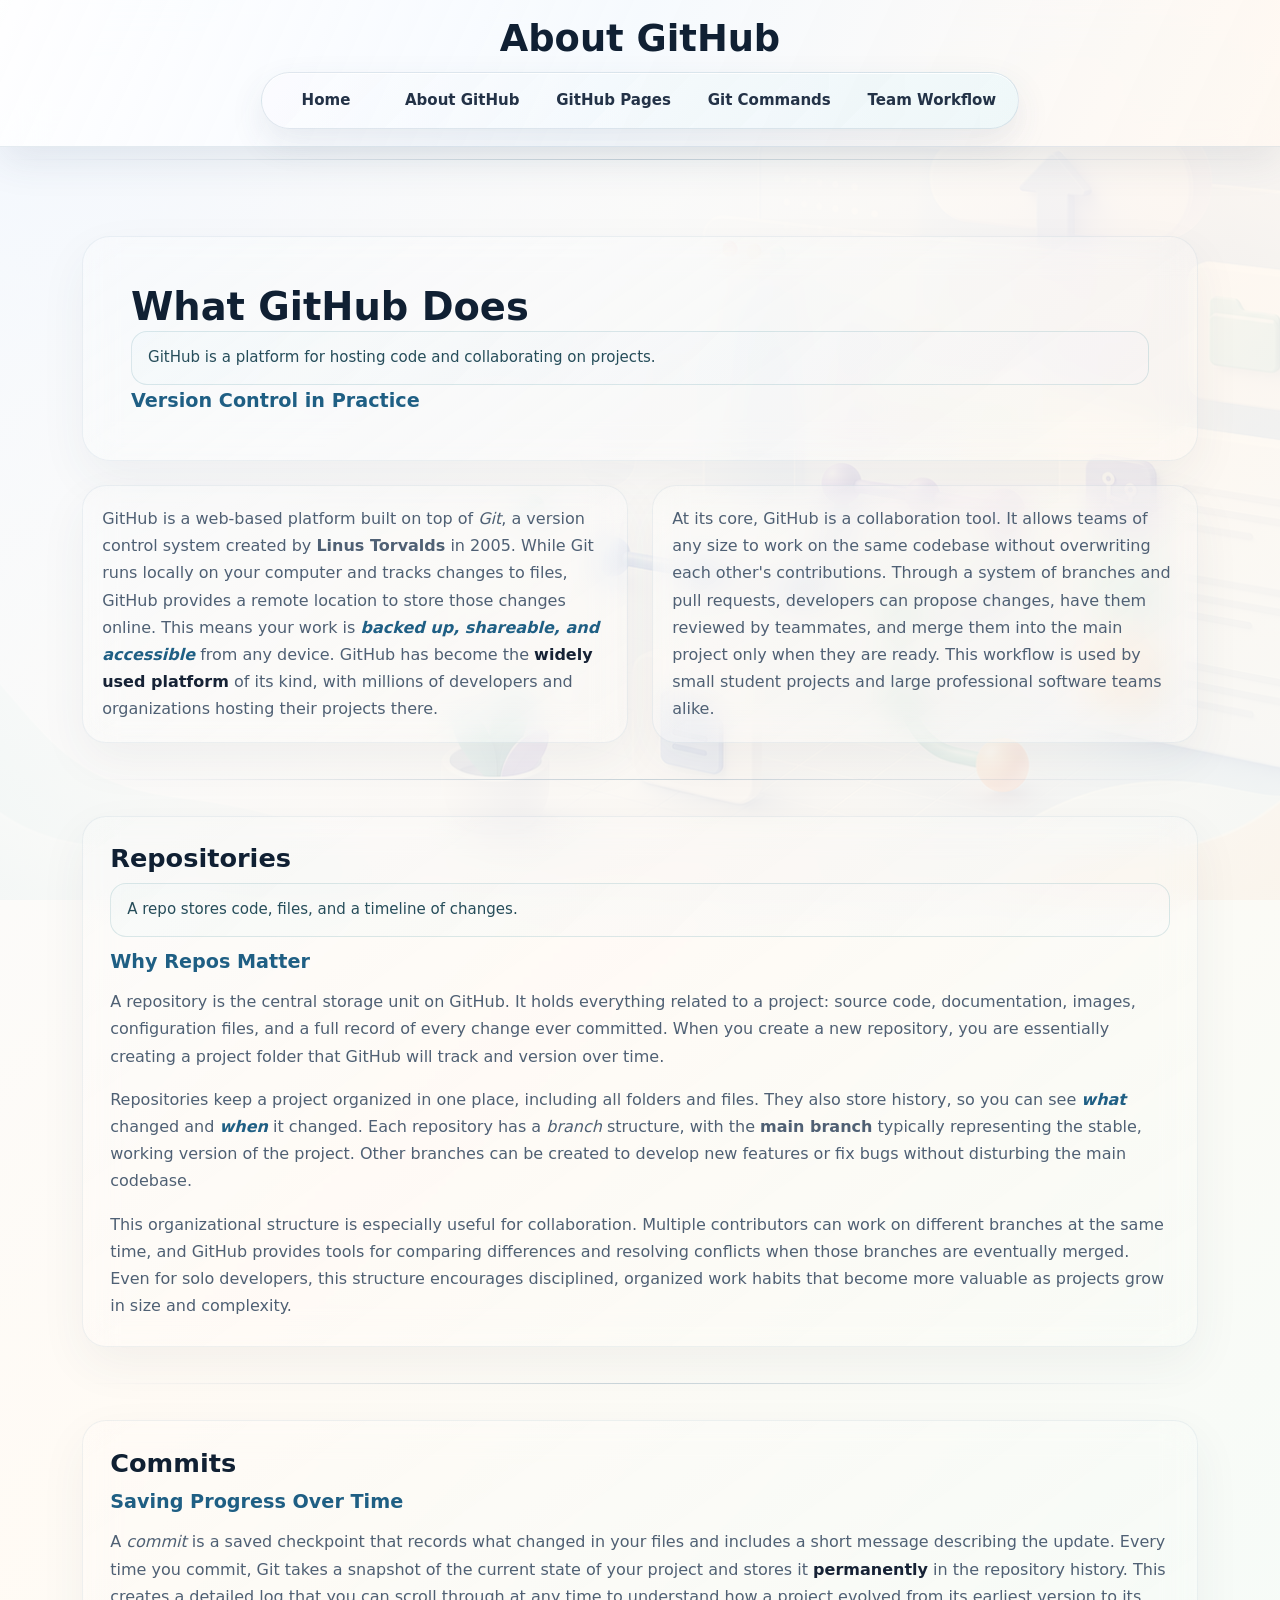
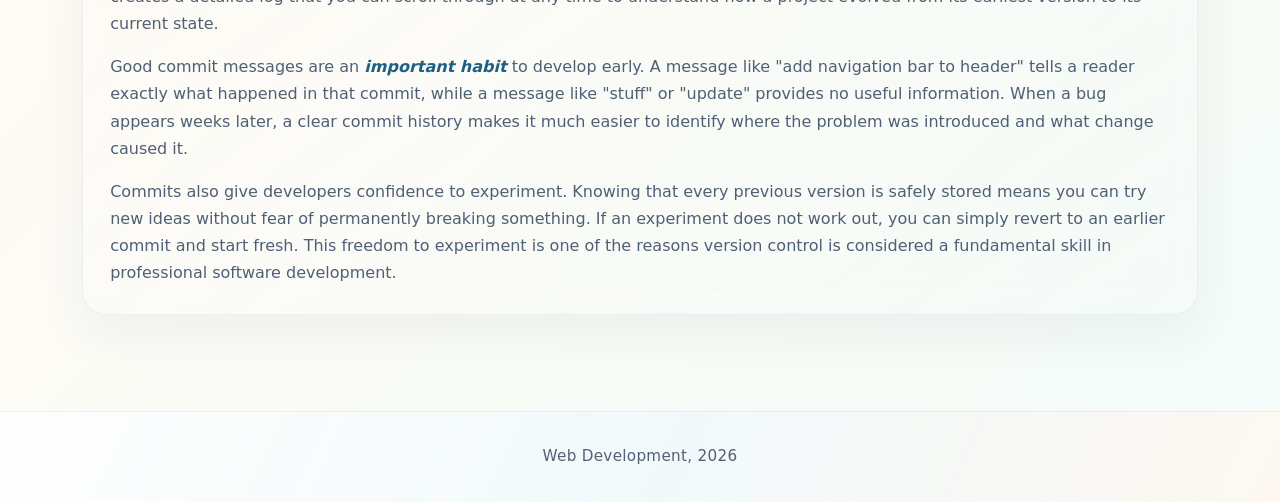
==== commit 648a3296: "Add Team Workflow page New beginner page on team-based Git development: feature branch workflow, pul" ====
--- a/about.html
+++ b/about.html
@@ -58,6 +58,7 @@
                 <li><a href="about.html">About GitHub</a></li>
                 <li><a href="pages.html">GitHub Pages</a></li>
                 <li><a href="git-commands.html">Git Commands</a></li>
+                <li><a href="team-workflow.html">Team Workflow</a></li>
             </ul>
         </nav>
     </header>
--- a/css/style.css
+++ b/css/style.css
@@ -4,6 +4,22 @@
     box-sizing: border-box;
 }
 
+:root {
+    --ink: #102033;
+    --muted: #4f6074;
+    --blue: #2f7ea3;
+    --blue-deep: #1f5f84;
+    --mint: #78c6bd;
+    --lavender: #b8c7ff;
+    --peach: #ffd9bf;
+    --cream: #fffaf3;
+    --surface: rgba(255, 255, 255, 0.16);
+    --surface-strong: rgba(255, 255, 255, 0.24);
+    --line: rgba(126, 154, 178, 0.12);
+    --shadow-soft: 0 18px 48px rgba(48, 70, 92, 0.06);
+    --shadow-lift: 0 24px 60px rgba(48, 70, 92, 0.09);
+}
+
 html {
     font-size: 100%;
     font-family: Inter, ui-sans-serif, system-ui, -apple-system, BlinkMacSystemFont, "Segoe UI", Arial, sans-serif;
@@ -12,8 +28,11 @@
 
 body {
     background:
-        linear-gradient(135deg, rgba(224, 240, 255, 0.78) 0%, rgba(255, 250, 242, 0.95) 42%, rgba(244, 248, 246, 0.94) 100%);
-    color: #1f2937;
+        linear-gradient(135deg, rgba(247, 251, 255, 0.9) 0%, rgba(255, 250, 243, 0.86) 46%, rgba(242, 251, 248, 0.9) 100%),
+        radial-gradient(circle at 8% 4%, rgba(184, 199, 255, 0.36), transparent 34rem),
+        radial-gradient(circle at 92% 8%, rgba(255, 217, 191, 0.42), transparent 30rem),
+        url("../media/site-background.png") center top / cover no-repeat fixed;
+    color: var(--ink);
     margin: 0;
     padding: 0;
     line-height: 1.7;
@@ -21,36 +40,37 @@
 }
 
 body > header {
-    position: sticky;
-    top: 0;
+    position: relative;
     z-index: 20;
     display: flex;
     align-items: center;
-    justify-content: space-between;
-    gap: 1.5rem;
-    padding: 1rem clamp(1rem, 4vw, 3rem);
-    background: rgba(255, 255, 255, 0.78);
-    border-bottom: 1px solid rgba(148, 163, 184, 0.22);
-    box-shadow: 0 16px 42px rgba(30, 41, 59, 0.08);
-    backdrop-filter: blur(18px);
-    -webkit-backdrop-filter: blur(18px);
+    justify-content: center;
+    flex-direction: column;
+    gap: 0.85rem;
+    padding: 1.1rem clamp(1rem, 4vw, 3rem);
+    background:
+        linear-gradient(115deg, rgba(255, 255, 255, 0.88), rgba(245, 250, 255, 0.78) 48%, rgba(255, 248, 241, 0.82));
+    border-bottom: 1px solid rgba(126, 154, 178, 0.2);
+    box-shadow: 0 14px 38px rgba(47, 73, 99, 0.10);
+    backdrop-filter: blur(22px);
+    -webkit-backdrop-filter: blur(22px);
 }
 
 h1,
 h2,
 h3,
 h4 {
-    color: #122033;
+    color: var(--ink);
     font-weight: 750;
     line-height: 1.12;
     letter-spacing: 0;
 }
 
 h1 {
-    flex: 0 1 auto;
-    font-size: clamp(1.15rem, 2vw, 1.65rem);
-    margin: 0;
-    max-width: 420px;
+    font-size: clamp(1.55rem, 3vw, 2.3rem);
+    margin: 0;
+    max-width: 760px;
+    text-align: center;
 }
 
 h2 {
@@ -59,7 +79,7 @@
 }
 
 h3 {
-    color: #315273;
+    color: var(--blue-deep);
     font-size: clamp(1rem, 1.5vw, 1.2rem);
     font-weight: 700;
     margin: 0.35rem 0 0;
@@ -80,7 +100,7 @@
 }
 
 a {
-    color: #275f91;
+    color: var(--blue-deep);
     font-weight: 700;
 }
 
@@ -91,15 +111,22 @@
 }
 
 nav {
-    flex: 0 0 auto;
+    background:
+        linear-gradient(135deg, rgba(255, 255, 255, 0.74), rgba(241, 249, 252, 0.68)),
+        linear-gradient(90deg, rgba(184, 199, 255, 0.18), rgba(120, 198, 189, 0.14));
+    border: 1px solid rgba(126, 154, 178, 0.22);
+    border-radius: 999px;
+    box-shadow: inset 0 1px 0 rgba(255, 255, 255, 0.9), 0 14px 34px rgba(54, 79, 105, 0.10);
+    max-width: 100%;
+    padding: 0.28rem;
 }
 
 nav ul {
     align-items: center;
     display: flex;
     flex-wrap: wrap;
-    gap: 0.45rem;
-    justify-content: flex-end;
+    gap: 0.2rem;
+    justify-content: center;
     list-style: none;
     margin: 0;
     padding: 0;
@@ -111,19 +138,23 @@
 
 nav a {
     border-radius: 999px;
-    color: #213044;
+    color: #233247;
     display: inline-flex;
     font-size: 0.94rem;
     font-weight: 700;
-    padding: 0.6rem 0.92rem;
+    min-width: 118px;
+    padding: 0.62rem 1.05rem;
+    text-align: center;
+    justify-content: center;
     text-decoration: none;
     transition: background-color 0.25s ease, color 0.25s ease, transform 0.25s ease, box-shadow 0.25s ease;
 }
 
 nav a:hover {
-    background: #ffffff;
-    box-shadow: 0 10px 26px rgba(70, 101, 126, 0.13);
-    color: #0b5f88;
+    background:
+        linear-gradient(135deg, rgba(255, 255, 255, 0.96), rgba(235, 247, 250, 0.95));
+    box-shadow: 0 10px 24px rgba(47, 126, 163, 0.16);
+    color: var(--blue-deep);
     transform: translateY(-1px);
 }
 
@@ -142,37 +173,44 @@
 }
 
 article > header {
-    background: rgba(255, 255, 255, 0.72);
-    border: 1px solid rgba(190, 204, 215, 0.58);
+    background:
+        linear-gradient(145deg, rgba(255, 255, 255, 0.22), rgba(246, 251, 255, 0.14) 56%, rgba(255, 250, 245, 0.12));
+    border: 1px solid var(--line);
     border-radius: 28px;
-    box-shadow: 0 24px 70px rgba(42, 61, 82, 0.10);
-    color: #1f2937;
+    box-shadow: var(--shadow-soft);
+    color: var(--ink);
     flex: 1 1 100%;
     padding: clamp(1.4rem, 4vw, 3rem);
+    backdrop-filter: blur(16px);
+    -webkit-backdrop-filter: blur(16px);
 }
 
 .hero-section {
     align-items: center;
     background:
-        linear-gradient(130deg, rgba(255, 255, 255, 0.86) 0%, rgba(235, 246, 255, 0.88) 48%, rgba(255, 247, 237, 0.82) 100%);
+        linear-gradient(100deg, rgba(255, 255, 255, 0.97) 0%, rgba(242, 250, 255, 0.9) 39%, rgba(255, 248, 241, 0.58) 66%, rgba(255, 255, 255, 0.36) 100%),
+        radial-gradient(circle at 16% 18%, rgba(184, 199, 255, 0.28), transparent 24rem),
+        radial-gradient(circle at 74% 22%, rgba(120, 198, 189, 0.2), transparent 22rem),
+        url("../media/site-background.png") center right / cover no-repeat;
     display: flex;
     gap: clamp(1.8rem, 5vw, 4rem);
-    justify-content: space-between;
-    min-height: 520px;
+    justify-content: flex-start;
+    min-height: clamp(520px, 68vh, 680px);
     overflow: hidden;
 }
 
 .hero-content {
     display: flex;
-    flex: 1 1 420px;
+    flex: 0 1 620px;
     flex-direction: column;
     gap: 1rem;
+    max-width: 620px;
 }
 
 .eyebrow {
     align-self: flex-start;
-    background: rgba(221, 241, 245, 0.9);
-    border: 1px solid rgba(80, 147, 168, 0.2);
+    background: linear-gradient(135deg, rgba(224, 243, 246, 0.96), rgba(239, 241, 255, 0.92));
+    border: 1px solid rgba(85, 146, 171, 0.18);
     border-radius: 999px;
     color: #21536a;
     font-size: 0.82rem;
@@ -186,7 +224,7 @@
 .hero-summary {
     background: transparent;
     border: 0;
-    color: #45566b;
+    color: var(--muted);
     font-size: clamp(1.05rem, 1.6vw, 1.2rem);
     margin: 0;
     max-width: 620px;
@@ -216,15 +254,15 @@
 
 .button-primary,
 article > header a:not(.button) {
-    background: #246b8f;
-    box-shadow: 0 14px 28px rgba(36, 107, 143, 0.22);
+    background: linear-gradient(135deg, var(--blue), #407aaa 48%, #576fb0);
+    box-shadow: 0 16px 30px rgba(47, 126, 163, 0.24);
     color: #ffffff;
 }
 
 .button-secondary {
-    background: rgba(255, 255, 255, 0.78);
-    border: 1px solid rgba(36, 107, 143, 0.2);
-    color: #255a78;
+    background: rgba(255, 255, 255, 0.82);
+    border: 1px solid rgba(47, 126, 163, 0.22);
+    color: var(--blue-deep);
 }
 
 .button:hover,
@@ -234,7 +272,7 @@
 
 .button-primary:hover,
 article > header a:not(.button):hover {
-    background: #174f70;
+    background: linear-gradient(135deg, #1f668b, #305f97 50%, #465ea2);
     color: #ffffff;
 }
 
@@ -244,33 +282,19 @@
     box-shadow: 0 12px 26px rgba(71, 104, 130, 0.12);
 }
 
-.hero-visual {
-    flex: 1 1 440px;
-    margin: 0;
-}
-
-.hero-visual img {
-    aspect-ratio: 16 / 10;
-    border: 1px solid rgba(255, 255, 255, 0.72);
-    border-radius: 30px;
-    box-shadow: 0 28px 70px rgba(46, 69, 93, 0.18);
-    display: block;
-    height: 100%;
-    max-width: 100%;
-    object-fit: cover;
-    width: 100%;
-}
-
 article > p,
 section {
-    background: rgba(255, 255, 255, 0.76);
-    border: 1px solid rgba(197, 210, 220, 0.7);
+    background:
+        linear-gradient(145deg, rgba(255, 255, 255, 0.14), rgba(248, 252, 253, 0.08));
+    border: 1px solid var(--line);
     border-radius: 24px;
-    box-shadow: 0 16px 46px rgba(51, 65, 85, 0.08);
+    box-shadow: var(--shadow-soft);
+    backdrop-filter: blur(16px);
+    -webkit-backdrop-filter: blur(16px);
 }
 
 article > p {
-    color: #3d4b5e;
+    color: var(--muted);
     flex: 1 1 320px;
     font-size: 1rem;
     margin: 0;
@@ -287,8 +311,8 @@
 }
 
 section:hover {
-    border-color: rgba(95, 139, 168, 0.35);
-    box-shadow: 0 22px 54px rgba(51, 65, 85, 0.11);
+    border-color: rgba(47, 126, 163, 0.28);
+    box-shadow: var(--shadow-lift);
     transform: translateY(-2px);
 }
 
@@ -306,7 +330,7 @@
 .command-card p {
     background: transparent;
     border: 0;
-    color: #435268;
+    color: var(--muted);
     font-size: 1rem;
     margin: 0;
     padding: 0;
@@ -317,7 +341,7 @@
 }
 
 aside {
-    background: rgba(221, 241, 245, 0.82);
+    background: linear-gradient(135deg, rgba(224, 243, 246, 0.16), rgba(244, 241, 255, 0.12));
     border: 1px solid rgba(76, 142, 157, 0.18);
     border-radius: 16px;
     color: #264d5a;
@@ -329,7 +353,7 @@
 }
 
 em {
-    color: #315e8a;
+    color: var(--blue-deep);
     font-style: italic;
     font-weight: 650;
 }
@@ -346,14 +370,14 @@
 }
 
 code {
-    background: #eef5f7;
-    color: #224d63;
+    background: #eef8f7;
+    color: #23546a;
     font-size: 0.92em;
     padding: 0.18em 0.38em;
 }
 
 pre {
-    background: #f3f8fb;
+    background: linear-gradient(135deg, rgba(245, 251, 252, 0.18), rgba(248, 249, 255, 0.14));
     border: 1px solid rgba(161, 185, 202, 0.44);
     color: #1f3b52;
     line-height: 1.55;
@@ -369,8 +393,10 @@
 }
 
 .command-card {
-    background: linear-gradient(180deg, rgba(255, 255, 255, 0.92), rgba(248, 252, 253, 0.9));
-    border: 1px solid rgba(161, 185, 202, 0.48);
+    background:
+        linear-gradient(180deg, rgba(255, 255, 255, 0.12), rgba(248, 252, 253, 0.08)),
+        linear-gradient(135deg, rgba(120, 198, 189, 0.05), rgba(184, 199, 255, 0.05));
+    border: 1px solid rgba(126, 154, 178, 0.28);
     border-radius: 20px;
     box-shadow: inset 0 1px 0 rgba(255, 255, 255, 0.85), 0 14px 34px rgba(49, 74, 96, 0.08);
     display: flex;
@@ -378,6 +404,8 @@
     flex-direction: column;
     gap: 0.85rem;
     padding: 1rem;
+    backdrop-filter: blur(16px);
+    -webkit-backdrop-filter: blur(16px);
 }
 
 .command-card-wide {
@@ -385,8 +413,8 @@
 }
 
 .command-card pre {
-    background: #f5f8fa;
-    border-left: 4px solid #79abc2;
+    background: linear-gradient(135deg, rgba(246, 251, 252, 0.18), rgba(248, 247, 255, 0.14));
+    border-left: 4px solid var(--mint);
     box-shadow: inset 0 1px 8px rgba(51, 65, 85, 0.03);
 }
 
@@ -398,7 +426,7 @@
 
 .copy-button {
     align-self: flex-start;
-    background: #246b8f;
+    background: linear-gradient(135deg, var(--blue), #516dae);
     border: 0;
     border-radius: 999px;
     color: #ffffff;
@@ -411,9 +439,102 @@
 
 .copy-button:hover,
 .copy-button:focus {
-    background: #174f70;
-    box-shadow: 0 12px 24px rgba(36, 107, 143, 0.2);
+    background: linear-gradient(135deg, var(--blue-deep), #425b9b);
+    box-shadow: 0 12px 24px rgba(47, 126, 163, 0.2);
     transform: translateY(-1px);
+}
+
+nav a[aria-current="page"] {
+    background: linear-gradient(135deg, rgba(255, 255, 255, 0.96), rgba(235, 247, 250, 0.95));
+    box-shadow: 0 10px 24px rgba(47, 126, 163, 0.16);
+    color: var(--blue-deep);
+}
+
+.plain-list {
+    color: var(--muted);
+    display: flex;
+    flex-direction: column;
+    gap: 0.6rem;
+    margin: 0;
+    padding-left: 1.2rem;
+}
+
+.workflow-steps {
+    counter-reset: step;
+    display: flex;
+    flex-direction: column;
+    gap: 0.75rem;
+    list-style: none;
+    margin: 0;
+    padding: 0;
+}
+
+.workflow-steps li {
+    color: var(--muted);
+    counter-increment: step;
+    padding-left: 2.9rem;
+    position: relative;
+}
+
+.workflow-steps li::before {
+    align-items: center;
+    background: linear-gradient(135deg, var(--blue), #516dae);
+    border-radius: 50%;
+    color: #ffffff;
+    content: counter(step);
+    display: flex;
+    font-size: 0.9rem;
+    font-weight: 800;
+    height: 2rem;
+    justify-content: center;
+    left: 0;
+    position: absolute;
+    top: 0;
+    width: 2rem;
+}
+
+.workflow-steps li:not(:last-child)::after {
+    background: linear-gradient(180deg, rgba(47, 126, 163, 0.4), rgba(120, 198, 189, 0.2));
+    bottom: -0.75rem;
+    content: "";
+    left: calc(1rem - 1px);
+    position: absolute;
+    top: 2rem;
+    width: 2px;
+}
+
+.conflict-example pre {
+    border-left-color: var(--peach);
+}
+
+.table-wrap {
+    max-width: 100%;
+    overflow-x: auto;
+}
+
+.reference-table {
+    border-collapse: collapse;
+    width: 100%;
+}
+
+.reference-table th,
+.reference-table td {
+    border-bottom: 1px solid rgba(126, 154, 178, 0.24);
+    padding: 0.65rem 0.8rem;
+    text-align: left;
+    vertical-align: top;
+}
+
+.reference-table th {
+    color: var(--blue-deep);
+}
+
+.reference-table td {
+    color: var(--muted);
+}
+
+.reference-table td:first-child {
+    white-space: nowrap;
 }
 
 img {
@@ -444,8 +565,9 @@
 }
 
 footer {
-    background: rgba(255, 255, 255, 0.76);
-    border-top: 1px solid rgba(148, 163, 184, 0.22);
+    background:
+        linear-gradient(115deg, rgba(255, 255, 255, 0.84), rgba(241, 249, 252, 0.82), rgba(255, 247, 239, 0.8));
+    border-top: 1px solid var(--line);
     color: #526174;
     font-size: 0.95rem;
     letter-spacing: 0.02em;
@@ -459,8 +581,8 @@
 }
 
 .parent-box {
-    background: #f8fbfc;
-    border: 1px solid rgba(148, 163, 184, 0.46);
+    background: linear-gradient(135deg, #fbfefe, #f6f8ff);
+    border: 1px solid rgba(126, 154, 178, 0.3);
     border-radius: 18px;
     margin: 0.5rem 0;
     max-width: 100%;
@@ -469,8 +591,8 @@
 }
 
 .child-default {
-    background-color: #e8f0fb;
-    border: 2px dashed #6d8fbd;
+    background: linear-gradient(135deg, #eaf3ff, #eef1ff);
+    border: 2px dashed #7b94c8;
     border-radius: 14px;
     box-sizing: content-box;
     padding: 1rem;
@@ -484,8 +606,8 @@
 }
 
 .child-borderbox {
-    background-color: #e8f6ed;
-    border: 2px solid #74a988;
+    background: linear-gradient(135deg, #eaf8f4, #eefbf0);
+    border: 2px solid #76b49d;
     border-radius: 14px;
     box-sizing: border-box;
     padding: 1rem;
@@ -523,19 +645,24 @@
 }
 
 @media (max-width: 860px) {
+    body {
+        background-attachment: scroll;
+    }
+
     body > header {
-        align-items: flex-start;
-        flex-direction: column;
-        gap: 0.85rem;
+        align-items: center;
     }
 
     nav ul {
-        justify-content: flex-start;
+        justify-content: center;
     }
 
     .hero-section {
+        background:
+            linear-gradient(180deg, rgba(255, 255, 255, 0.94) 0%, rgba(255, 255, 255, 0.8) 55%, rgba(255, 255, 255, 0.58) 100%),
+            url("../media/site-background.png") center bottom / cover no-repeat;
         min-height: auto;
-        flex-direction: column;
+        padding-block: 3rem;
     }
 }
 
@@ -546,6 +673,7 @@
 
     nav a {
         font-size: 0.88rem;
+        min-width: auto;
         padding: 0.5rem 0.72rem;
     }
 
